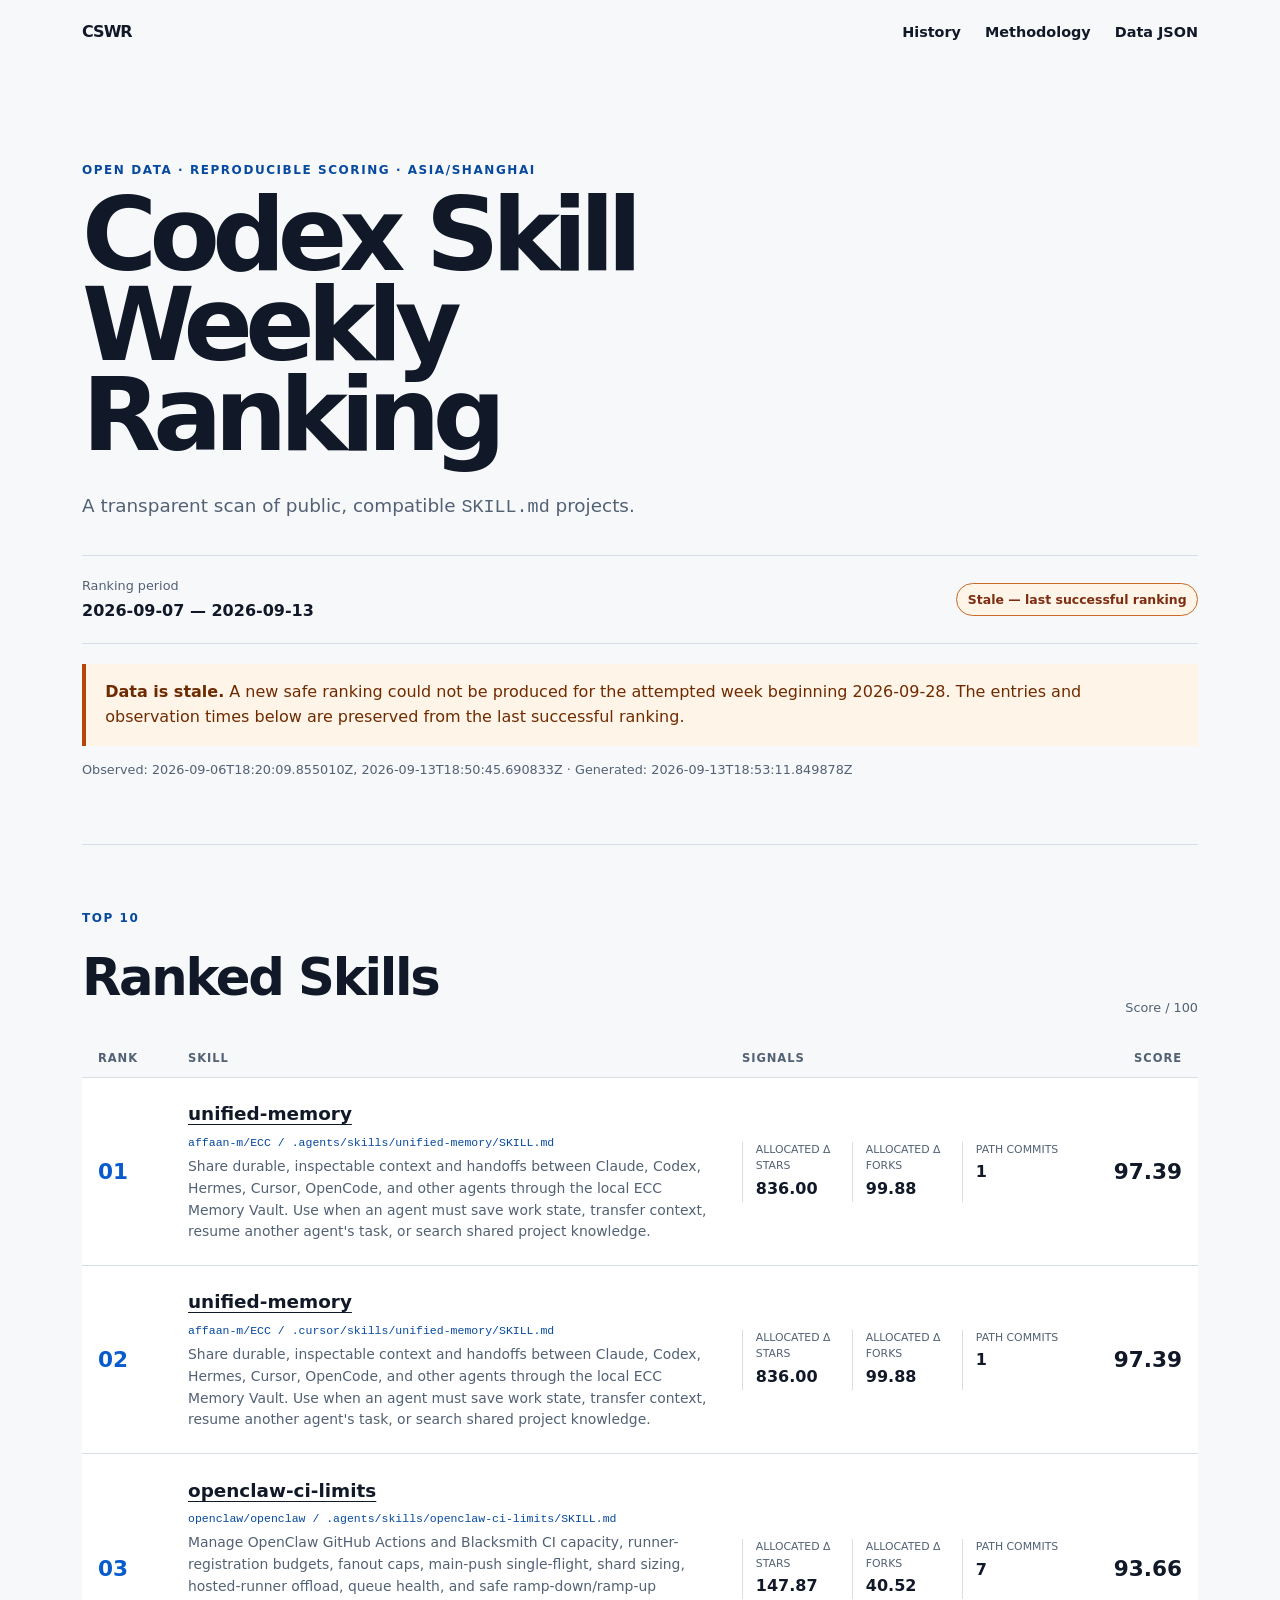
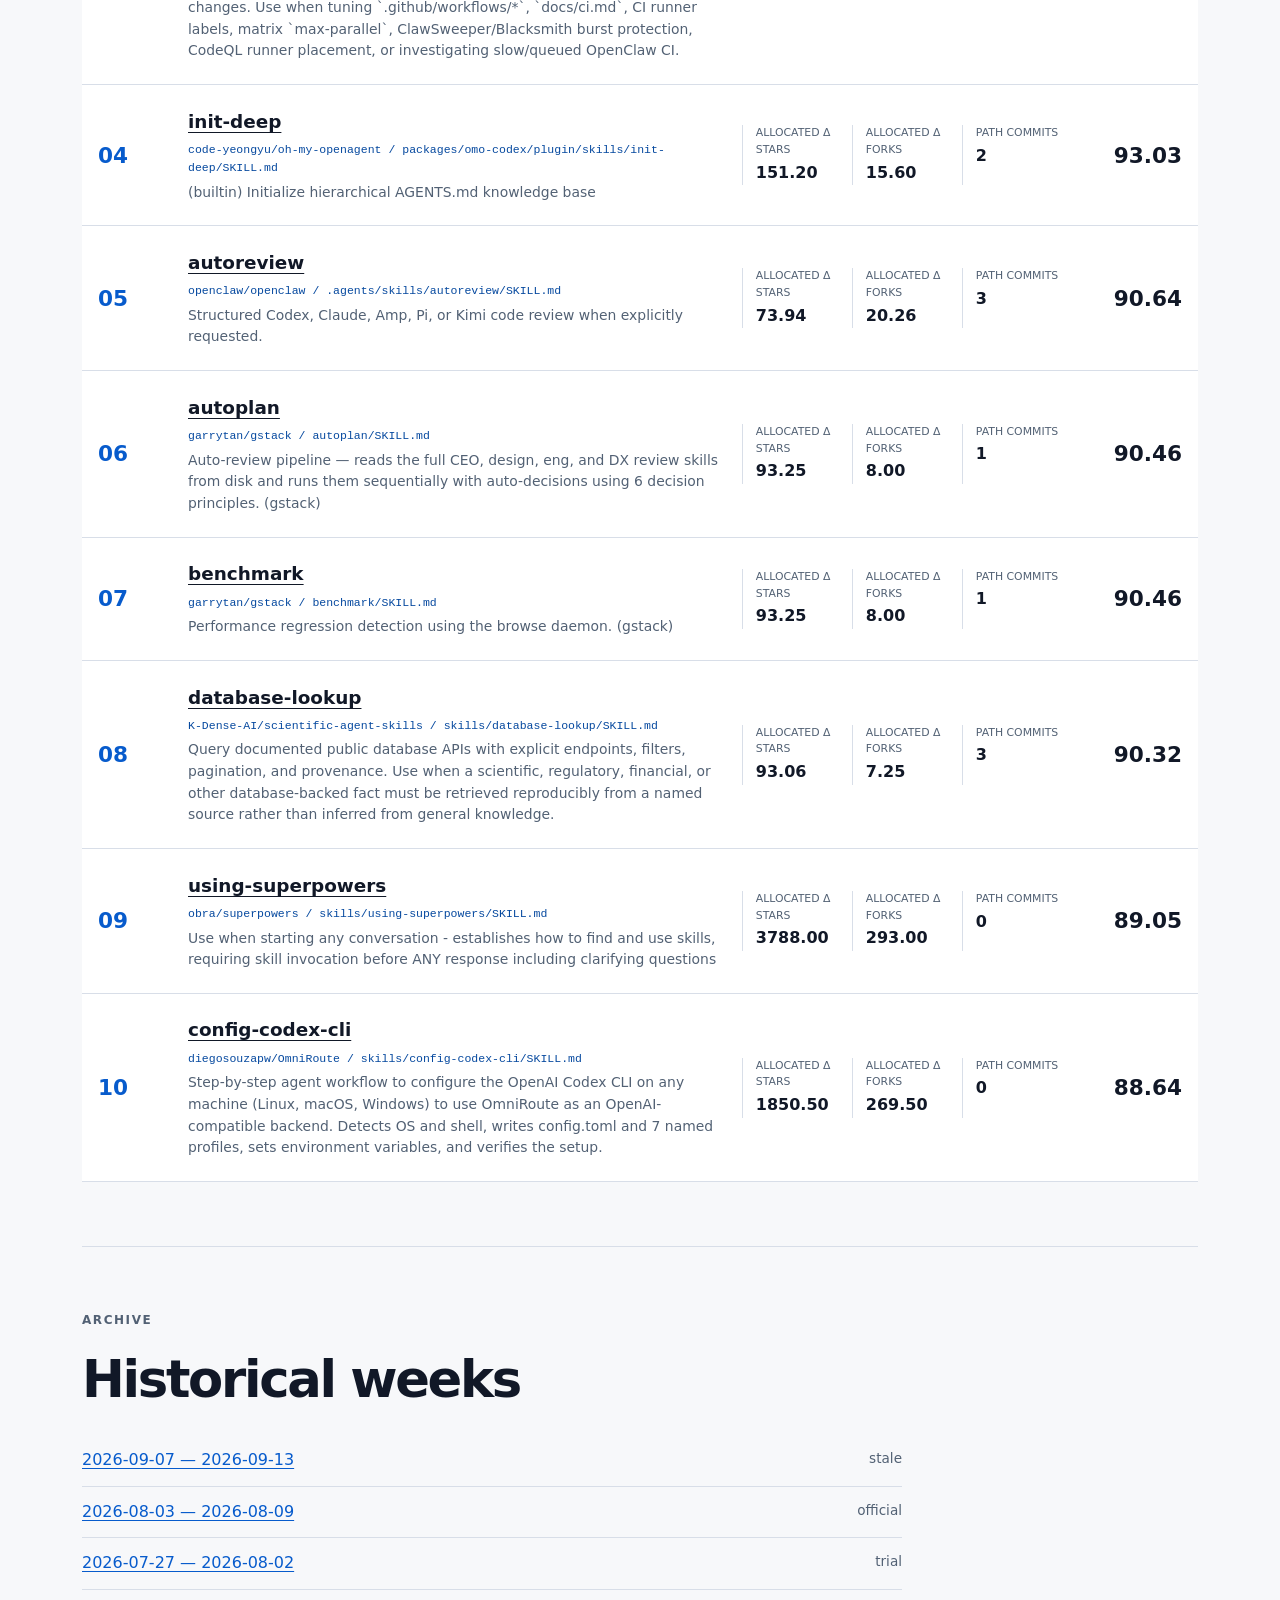
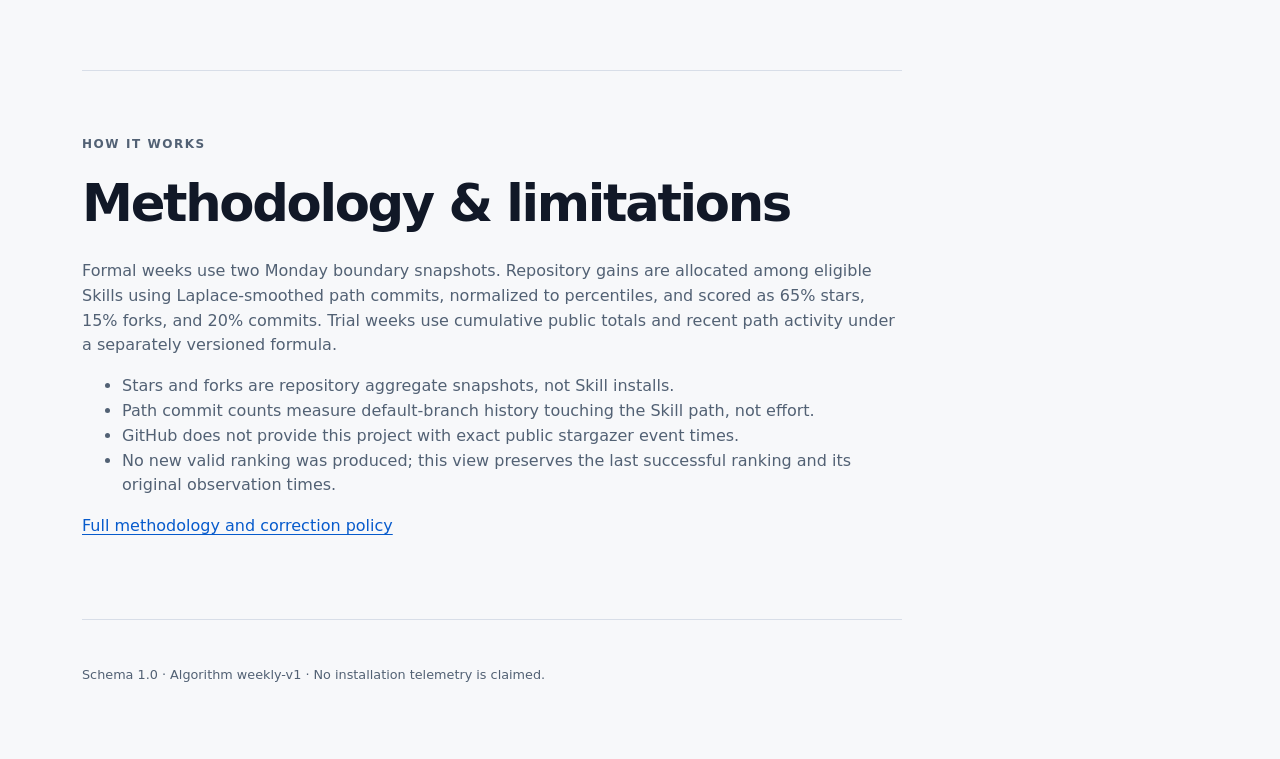
==== docs/index.html @ 74dfeb82 "data: refresh skill ranking" ====
<!doctype html>
<html lang="en">
<head>
  <meta charset="utf-8">
  <meta name="viewport" content="width=device-width, initial-scale=1">
  <meta name="description" content="A reproducible weekly ranking of public Codex-compatible Skills.">
  <title>Codex Skill Weekly Ranking · 2026-09-07</title>
  <link rel="stylesheet" href="assets/styles.css">
</head>
<body>
  <a class="skip-link" href="#ranking">Skip to ranking</a>
  <header class="site-header">
    <a class="wordmark" href="index.html" aria-label="Codex Skill Weekly Ranking home">CSWR</a>
    <nav aria-label="Primary">
      <a href="#history">History</a>
      <a href="#methodology">Methodology</a>
      <a href="data/latest.json">Data JSON</a>
    </nav>
  </header>
  <main>
    <section class="hero" aria-labelledby="page-title">
      <p class="eyebrow">Open data · reproducible scoring · Asia/Shanghai</p>
      <h1 id="page-title">Codex Skill<br>Weekly Ranking</h1>
      <p class="lede">A transparent scan of public, compatible <code>SKILL.md</code> projects.</p>
      <div class="period">
        <div>
          <span class="meta-label">Ranking period</span>
          <strong>2026-09-07 — 2026-09-13</strong>
        </div>
        <span class="status status-stale">Stale — last successful ranking</span>
      </div>
      <aside class="notice notice-stale" role="status">
        <strong>Data is stale.</strong>
        A new safe ranking could not be produced for the attempted week beginning 2026-09-28. The entries and observation times below are preserved from the last successful ranking.
      </aside>
      <p class="freshness">Observed: 2026-09-06T18:20:09.855010Z, 2026-09-13T18:50:45.690833Z · Generated: 2026-09-13T18:53:11.849878Z</p>
    </section>

    <section id="ranking" class="ranking-section" aria-labelledby="ranking-title">
      <div class="section-heading">
        <div>
          <p class="eyebrow">Top 10</p>
          <h2 id="ranking-title">Ranked Skills</h2>
        </div>
        <p>Score / 100</p>
      </div>
      <div class="rank-header" aria-hidden="true">
        <span>Rank</span><span>Skill</span><span>Signals</span><span>Score</span>
      </div>
      <ol class="ranking-list">
        <li class="rank-row" data-candidate-key="1136590548:.agents/skills/unified-memory/SKILL.md">
          <span class="rank-number" aria-label="Rank 1">01</span>
          <div class="skill-copy">
            <h3><a href="https://github.com/affaan-m/ECC/blob/main/.agents/skills/unified-memory/SKILL.md" rel="noreferrer">unified-memory</a></h3>
            <p class="repo">affaan-m/ECC / .agents/skills/unified-memory/SKILL.md</p>
            <p>Share durable, inspectable context and handoffs between Claude, Codex, Hermes, Cursor, OpenCode, and other agents through the local ECC Memory Vault. Use when an agent must save work state, transfer context, resume another agent&#39;s task, or search shared project knowledge.</p>
          </div>
          <dl class="metrics">
            <div><dt>Allocated Δ stars</dt><dd>836.00</dd></div>
            <div><dt>Allocated Δ forks</dt><dd>99.88</dd></div>
            <div><dt>Path commits</dt><dd>1</dd></div>
          </dl>
          <strong class="score">97.39</strong>
        </li>
        <li class="rank-row" data-candidate-key="1136590548:.cursor/skills/unified-memory/SKILL.md">
          <span class="rank-number" aria-label="Rank 2">02</span>
          <div class="skill-copy">
            <h3><a href="https://github.com/affaan-m/ECC/blob/main/.cursor/skills/unified-memory/SKILL.md" rel="noreferrer">unified-memory</a></h3>
            <p class="repo">affaan-m/ECC / .cursor/skills/unified-memory/SKILL.md</p>
            <p>Share durable, inspectable context and handoffs between Claude, Codex, Hermes, Cursor, OpenCode, and other agents through the local ECC Memory Vault. Use when an agent must save work state, transfer context, resume another agent&#39;s task, or search shared project knowledge.</p>
          </div>
          <dl class="metrics">
            <div><dt>Allocated Δ stars</dt><dd>836.00</dd></div>
            <div><dt>Allocated Δ forks</dt><dd>99.88</dd></div>
            <div><dt>Path commits</dt><dd>1</dd></div>
          </dl>
          <strong class="score">97.39</strong>
        </li>
        <li class="rank-row" data-candidate-key="1103012935:.agents/skills/openclaw-ci-limits/SKILL.md">
          <span class="rank-number" aria-label="Rank 3">03</span>
          <div class="skill-copy">
            <h3><a href="https://github.com/openclaw/openclaw/blob/main/.agents/skills/openclaw-ci-limits/SKILL.md" rel="noreferrer">openclaw-ci-limits</a></h3>
            <p class="repo">openclaw/openclaw / .agents/skills/openclaw-ci-limits/SKILL.md</p>
            <p>Manage OpenClaw GitHub Actions and Blacksmith CI capacity, runner-registration budgets, fanout caps, main-push single-flight, shard sizing, hosted-runner offload, queue health, and safe ramp-down/ramp-up changes. Use when tuning `.github/workflows/*`, `docs/ci.md`, CI runner labels, matrix `max-parallel`, ClawSweeper/Blacksmith burst protection, CodeQL runner placement, or investigating slow/queued OpenClaw CI.</p>
          </div>
          <dl class="metrics">
            <div><dt>Allocated Δ stars</dt><dd>147.87</dd></div>
            <div><dt>Allocated Δ forks</dt><dd>40.52</dd></div>
            <div><dt>Path commits</dt><dd>7</dd></div>
          </dl>
          <strong class="score">93.66</strong>
        </li>
        <li class="rank-row" data-candidate-key="1108837393:packages/omo-codex/plugin/skills/init-deep/SKILL.md">
          <span class="rank-number" aria-label="Rank 4">04</span>
          <div class="skill-copy">
            <h3><a href="https://github.com/code-yeongyu/oh-my-openagent/blob/dev/packages/omo-codex/plugin/skills/init-deep/SKILL.md" rel="noreferrer">init-deep</a></h3>
            <p class="repo">code-yeongyu/oh-my-openagent / packages/omo-codex/plugin/skills/init-deep/SKILL.md</p>
            <p>(builtin) Initialize hierarchical AGENTS.md knowledge base</p>
          </div>
          <dl class="metrics">
            <div><dt>Allocated Δ stars</dt><dd>151.20</dd></div>
            <div><dt>Allocated Δ forks</dt><dd>15.60</dd></div>
            <div><dt>Path commits</dt><dd>2</dd></div>
          </dl>
          <strong class="score">93.03</strong>
        </li>
        <li class="rank-row" data-candidate-key="1103012935:.agents/skills/autoreview/SKILL.md">
          <span class="rank-number" aria-label="Rank 5">05</span>
          <div class="skill-copy">
            <h3><a href="https://github.com/openclaw/openclaw/blob/main/.agents/skills/autoreview/SKILL.md" rel="noreferrer">autoreview</a></h3>
            <p class="repo">openclaw/openclaw / .agents/skills/autoreview/SKILL.md</p>
            <p>Structured Codex, Claude, Amp, Pi, or Kimi code review when explicitly requested.</p>
          </div>
          <dl class="metrics">
            <div><dt>Allocated Δ stars</dt><dd>73.94</dd></div>
            <div><dt>Allocated Δ forks</dt><dd>20.26</dd></div>
            <div><dt>Path commits</dt><dd>3</dd></div>
          </dl>
          <strong class="score">90.64</strong>
        </li>
        <li class="rank-row" data-candidate-key="1179264259:autoplan/SKILL.md">
          <span class="rank-number" aria-label="Rank 6">06</span>
          <div class="skill-copy">
            <h3><a href="https://github.com/garrytan/gstack/blob/main/autoplan/SKILL.md" rel="noreferrer">autoplan</a></h3>
            <p class="repo">garrytan/gstack / autoplan/SKILL.md</p>
            <p>Auto-review pipeline — reads the full CEO, design, eng, and DX review skills from disk and runs them sequentially with auto-decisions using 6 decision principles. (gstack)</p>
          </div>
          <dl class="metrics">
            <div><dt>Allocated Δ stars</dt><dd>93.25</dd></div>
            <div><dt>Allocated Δ forks</dt><dd>8.00</dd></div>
            <div><dt>Path commits</dt><dd>1</dd></div>
          </dl>
          <strong class="score">90.46</strong>
        </li>
        <li class="rank-row" data-candidate-key="1179264259:benchmark/SKILL.md">
          <span class="rank-number" aria-label="Rank 7">07</span>
          <div class="skill-copy">
            <h3><a href="https://github.com/garrytan/gstack/blob/main/benchmark/SKILL.md" rel="noreferrer">benchmark</a></h3>
            <p class="repo">garrytan/gstack / benchmark/SKILL.md</p>
            <p>Performance regression detection using the browse daemon. (gstack)</p>
          </div>
          <dl class="metrics">
            <div><dt>Allocated Δ stars</dt><dd>93.25</dd></div>
            <div><dt>Allocated Δ forks</dt><dd>8.00</dd></div>
            <div><dt>Path commits</dt><dd>1</dd></div>
          </dl>
          <strong class="score">90.46</strong>
        </li>
        <li class="rank-row" data-candidate-key="1079456184:skills/database-lookup/SKILL.md">
          <span class="rank-number" aria-label="Rank 8">08</span>
          <div class="skill-copy">
            <h3><a href="https://github.com/K-Dense-AI/scientific-agent-skills/blob/main/skills/database-lookup/SKILL.md" rel="noreferrer">database-lookup</a></h3>
            <p class="repo">K-Dense-AI/scientific-agent-skills / skills/database-lookup/SKILL.md</p>
            <p>Query documented public database APIs with explicit endpoints, filters, pagination, and provenance. Use when a scientific, regulatory, financial, or other database-backed fact must be retrieved reproducibly from a named source rather than inferred from general knowledge.</p>
          </div>
          <dl class="metrics">
            <div><dt>Allocated Δ stars</dt><dd>93.06</dd></div>
            <div><dt>Allocated Δ forks</dt><dd>7.25</dd></div>
            <div><dt>Path commits</dt><dd>3</dd></div>
          </dl>
          <strong class="score">90.32</strong>
        </li>
        <li class="rank-row" data-candidate-key="1073224795:skills/using-superpowers/SKILL.md">
          <span class="rank-number" aria-label="Rank 9">09</span>
          <div class="skill-copy">
            <h3><a href="https://github.com/obra/superpowers/blob/main/skills/using-superpowers/SKILL.md" rel="noreferrer">using-superpowers</a></h3>
            <p class="repo">obra/superpowers / skills/using-superpowers/SKILL.md</p>
            <p>Use when starting any conversation - establishes how to find and use skills, requiring skill invocation before ANY response including clarifying questions</p>
          </div>
          <dl class="metrics">
            <div><dt>Allocated Δ stars</dt><dd>3788.00</dd></div>
            <div><dt>Allocated Δ forks</dt><dd>293.00</dd></div>
            <div><dt>Path commits</dt><dd>0</dd></div>
          </dl>
          <strong class="score">89.05</strong>
        </li>
        <li class="rank-row" data-candidate-key="1157102282:skills/config-codex-cli/SKILL.md">
          <span class="rank-number" aria-label="Rank 10">10</span>
          <div class="skill-copy">
            <h3><a href="https://github.com/diegosouzapw/OmniRoute/blob/release%2Fv3.8.51/skills/config-codex-cli/SKILL.md" rel="noreferrer">config-codex-cli</a></h3>
            <p class="repo">diegosouzapw/OmniRoute / skills/config-codex-cli/SKILL.md</p>
            <p>Step-by-step agent workflow to configure the OpenAI Codex CLI on any machine (Linux, macOS, Windows) to use OmniRoute as an OpenAI-compatible backend. Detects OS and shell, writes config.toml and 7 named profiles, sets environment variables, and verifies the setup.</p>
          </div>
          <dl class="metrics">
            <div><dt>Allocated Δ stars</dt><dd>1850.50</dd></div>
            <div><dt>Allocated Δ forks</dt><dd>269.50</dd></div>
            <div><dt>Path commits</dt><dd>0</dd></div>
          </dl>
          <strong class="score">88.64</strong>
        </li>
      </ol>
    </section>

    <section id="history" class="text-section" aria-labelledby="history-title">
      <p class="eyebrow">Archive</p>
      <h2 id="history-title">Historical weeks</h2>
      <ul class="history-list">
        <li><a href="weeks/2026-09-07.html">2026-09-07 — 2026-09-13</a><span>stale</span></li>
        <li><a href="weeks/2026-08-03.html">2026-08-03 — 2026-08-09</a><span>official</span></li>
        <li><a href="weeks/2026-07-27.html">2026-07-27 — 2026-08-02</a><span>trial</span></li>
      </ul>
    </section>

    <section id="methodology" class="text-section" aria-labelledby="methodology-title">
      <p class="eyebrow">How it works</p>
      <h2 id="methodology-title">Methodology & limitations</h2>
      <p>Formal weeks use two Monday boundary snapshots. Repository gains are allocated among eligible Skills using Laplace-smoothed path commits, normalized to percentiles, and scored as 65% stars, 15% forks, and 20% commits. Trial weeks use cumulative public totals and recent path activity under a separately versioned formula.</p>
      <ul>
<li>Stars and forks are repository aggregate snapshots, not Skill installs.</li><li>Path commit counts measure default-branch history touching the Skill path, not effort.</li><li>GitHub does not provide this project with exact public stargazer event times.</li><li>No new valid ranking was produced; this view preserves the last successful ranking and its original observation times.</li>      </ul>
      <p><a href="METHODOLOGY.md">Full methodology and correction policy</a></p>
    </section>
  </main>
  <footer>
    <p>Schema 1.0 · Algorithm weekly-v1 · No installation telemetry is claimed.</p>
  </footer>
  <script src="assets/site.js" defer></script>
</body>
</html>
---- docs/assets/styles.css ----
:root {
  color-scheme: light;
  --ink: #111827;
  --muted: #526174;
  --line: #d8dee8;
  --paper: #f7f8fa;
  --white: #ffffff;
  --blue: #075bcc;
  --blue-dark: #06499f;
  --warm: #a94300;
  --warm-bg: #fff4e8;
  font-family: Inter, ui-sans-serif, system-ui, -apple-system, BlinkMacSystemFont, "Segoe UI", sans-serif;
}
* { box-sizing: border-box; }
html { scroll-behavior: smooth; }
body { margin: 0; color: var(--ink); background: var(--paper); line-height: 1.55; }
a { color: var(--blue); text-underline-offset: .2em; }
a:hover { color: var(--blue-dark); }
a:focus-visible { outline: 3px solid #ffb454; outline-offset: 3px; border-radius: 2px; }
.skip-link { position: fixed; z-index: 10; left: 1rem; top: -5rem; padding: .7rem 1rem; background: var(--ink); color: #fff; }
.skip-link:focus { top: 1rem; }
.site-header { max-width: 1180px; margin: 0 auto; padding: 1.25rem 2rem; display: flex; align-items: center; justify-content: space-between; }
.wordmark { font-weight: 900; letter-spacing: -.06em; color: var(--ink); text-decoration: none; }
nav { display: flex; gap: 1.5rem; }
nav a { color: var(--ink); font-size: .9rem; font-weight: 650; text-decoration: none; }
main, footer { max-width: 1180px; margin: 0 auto; padding-inline: 2rem; }
.hero { padding: 6rem 0 4rem; border-bottom: 1px solid var(--line); }
.eyebrow { margin: 0 0 .65rem; color: var(--blue-dark); font-size: .75rem; font-weight: 800; letter-spacing: .13em; text-transform: uppercase; }
h1 { max-width: 800px; margin: 0; font-size: clamp(3.2rem, 8vw, 7rem); line-height: .88; letter-spacing: -.075em; }
.lede { max-width: 620px; margin: 2rem 0; color: var(--muted); font-size: 1.15rem; }
.period { display: flex; align-items: center; gap: 2rem; justify-content: space-between; padding: 1.25rem 0; border-top: 1px solid var(--line); border-bottom: 1px solid var(--line); }
.period div { display: grid; gap: .2rem; }
.meta-label, .freshness { color: var(--muted); font-size: .8rem; }
.status { display: inline-flex; padding: .35rem .65rem; border: 1px solid #94a3b8; border-radius: 999px; font-size: .78rem; font-weight: 750; }
.status-demo { color: #7c2d12; background: var(--warm-bg); border-color: #f0aa6b; }
.status-stale { color: #7c2d12; background: var(--warm-bg); border-color: #c96a28; }
.notice { margin-top: 1.25rem; padding: 1rem 1.2rem; color: #6f2b00; background: var(--warm-bg); border-left: 4px solid var(--warm); }
.notice-stale { border-left-color: #b54708; }
.freshness { margin: .9rem 0 0; }
.ranking-section, .text-section { padding: 4rem 0; border-bottom: 1px solid var(--line); }
.section-heading { display: flex; align-items: end; justify-content: space-between; margin-bottom: 1.4rem; }
h2 { margin: 0; font-size: clamp(2rem, 4vw, 3.5rem); letter-spacing: -.045em; }
.section-heading > p { margin: 0; color: var(--muted); font-size: .8rem; }
.rank-header, .rank-row { display: grid; grid-template-columns: 70px minmax(0, 1fr) 330px 90px; gap: 1.25rem; }
.rank-header { padding: .6rem 1rem; color: var(--muted); font-size: .72rem; font-weight: 800; letter-spacing: .08em; text-transform: uppercase; }
.rank-header span:last-child { text-align: right; }
.ranking-list { list-style: none; padding: 0; margin: 0; }
.rank-row { align-items: center; padding: 1.4rem 1rem; background: var(--white); border-top: 1px solid var(--line); transition: background-color 120ms ease; }
.rank-row:last-child { border-bottom: 1px solid var(--line); }
.rank-row:hover { background: #f0f5fc; }
.rank-number { color: var(--blue); font-size: 1.35rem; font-variant-numeric: tabular-nums; font-weight: 850; }
.skill-copy { min-width: 0; }
.skill-copy h3 { margin: 0 0 .15rem; font-size: 1.15rem; }
.skill-copy h3 a { color: var(--ink); }
.skill-copy p { margin: .3rem 0 0; color: var(--muted); font-size: .87rem; overflow-wrap: anywhere; }
.skill-copy .repo { color: var(--blue-dark); font-family: ui-monospace, "SFMono-Regular", Consolas, monospace; font-size: .72rem; }
.metrics { display: grid; grid-template-columns: repeat(3, 1fr); margin: 0; }
.metrics div { border-left: 1px solid var(--line); padding-left: .8rem; }
.metrics dt { color: var(--muted); font-size: .68rem; text-transform: uppercase; }
.metrics dd { margin: .1rem 0 0; font-variant-numeric: tabular-nums; font-weight: 750; }
.score { text-align: right; font-size: 1.35rem; font-variant-numeric: tabular-nums; }
.text-section { max-width: 820px; }
.text-section > p, .text-section > ul { color: var(--muted); }
.history-list { list-style: none; padding: 0; }
.history-list li { display: flex; justify-content: space-between; gap: 2rem; padding: .8rem 0; border-bottom: 1px solid var(--line); }
.history-list span { color: var(--muted); font-size: .85rem; }
footer { padding-block: 2rem 4rem; color: var(--muted); font-size: .8rem; }
code { font-family: ui-monospace, "SFMono-Regular", Consolas, monospace; }
@media (max-width: 800px) {
  .site-header, main, footer { padding-inline: 1rem; }
  nav a:not(:first-child) { display: none; }
  .hero { padding-top: 3.5rem; }
  .period { align-items: flex-start; flex-direction: column; gap: .8rem; }
  .rank-header { display: none; }
  .ranking-list { display: grid; gap: .8rem; }
  .rank-row { grid-template-columns: 48px minmax(0, 1fr) auto; align-items: start; border: 1px solid var(--line); border-radius: 4px; }
  .skill-copy { grid-column: 2 / 4; }
  .metrics { grid-column: 2 / 4; grid-row: 3; margin-top: .7rem; }
  .score { grid-column: 3; grid-row: 1; }
}
@media (max-width: 460px) {
  h1 { font-size: 3.2rem; }
  .rank-row { grid-template-columns: 38px minmax(0, 1fr) auto; padding: 1rem .8rem; gap: .65rem; }
  .metrics { grid-template-columns: 1fr; gap: .4rem; }
  .metrics div { display: flex; align-items: baseline; justify-content: space-between; }
}
@media (prefers-reduced-motion: reduce) {
  html { scroll-behavior: auto; }
  *, *::before, *::after { transition-duration: .01ms !important; }
}
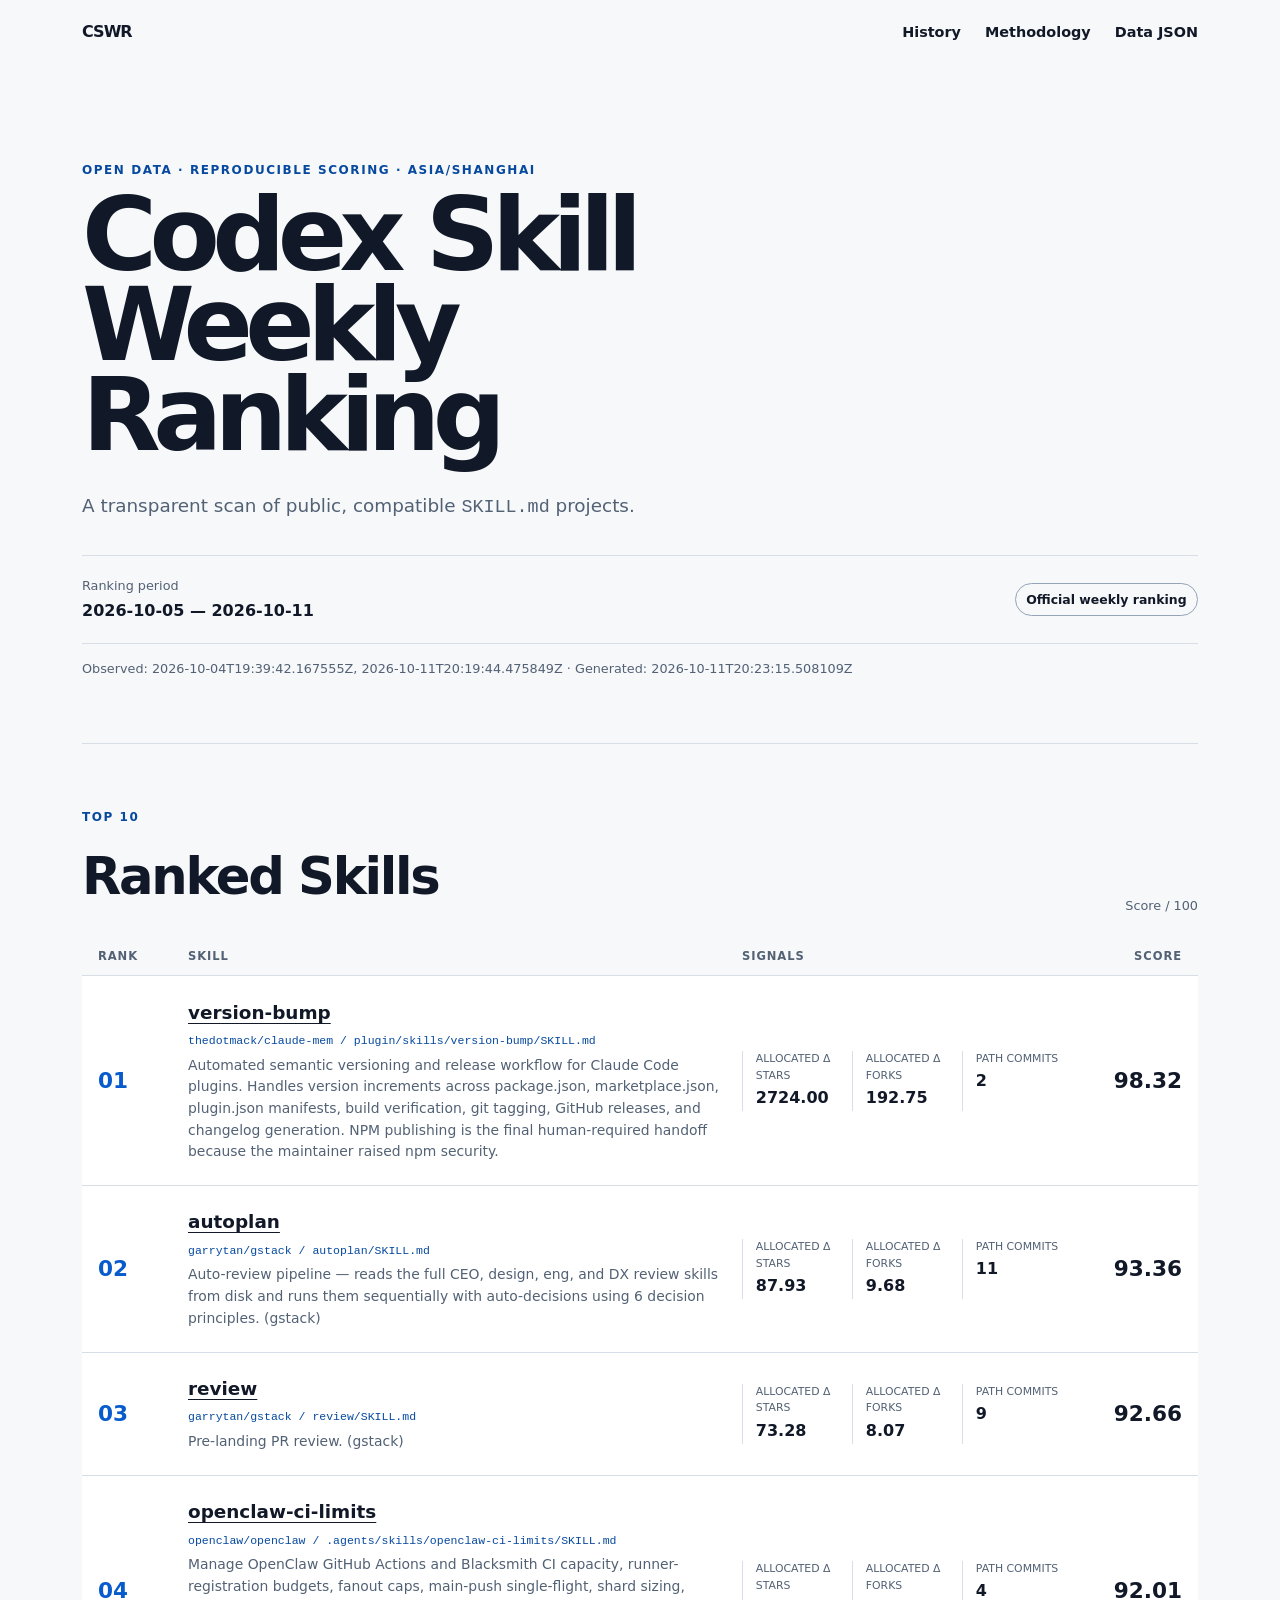
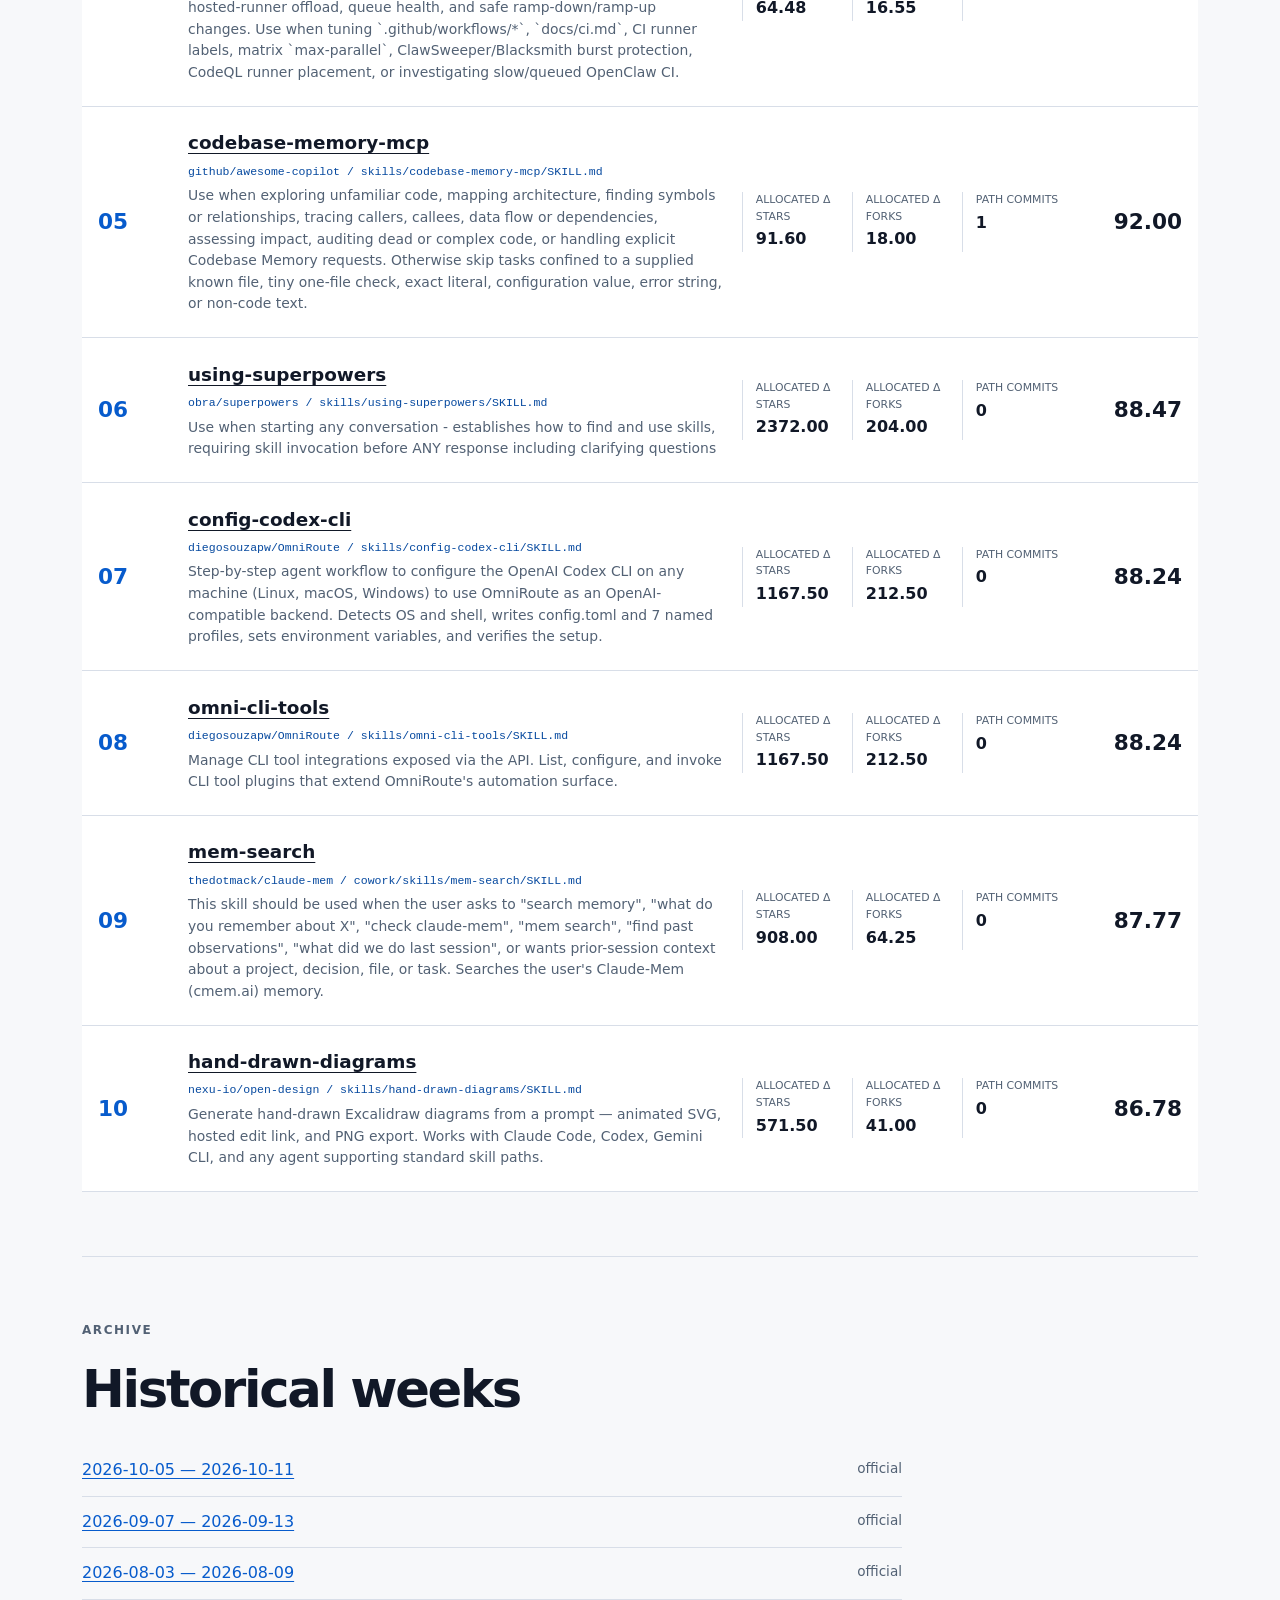
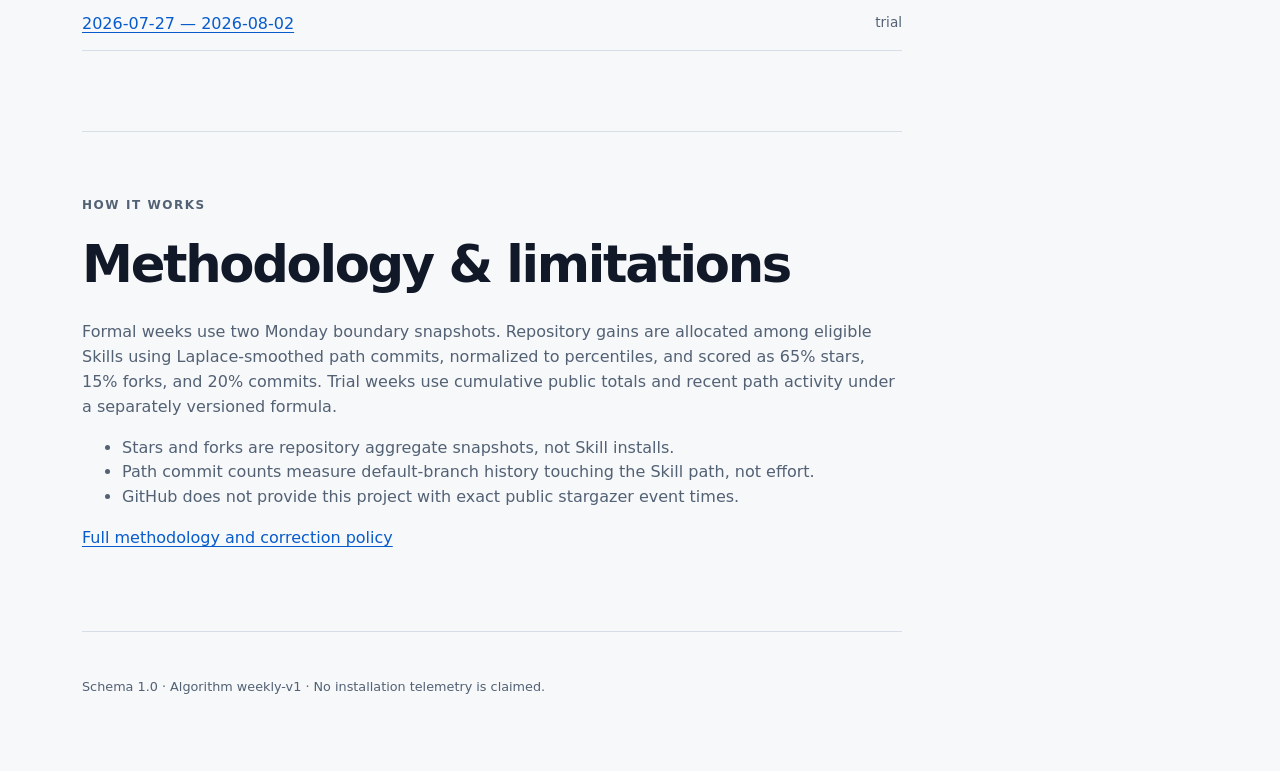
==== commit 917329a6: "data: refresh skill ranking" ====
--- a/docs/index.html
+++ b/docs/index.html
@@ -4,7 +4,7 @@
   <meta charset="utf-8">
   <meta name="viewport" content="width=device-width, initial-scale=1">
   <meta name="description" content="A reproducible weekly ranking of public Codex-compatible Skills.">
-  <title>Codex Skill Weekly Ranking · 2026-09-07</title>
+  <title>Codex Skill Weekly Ranking · 2026-10-05</title>
   <link rel="stylesheet" href="assets/styles.css">
 </head>
 <body>
@@ -25,15 +25,11 @@
       <div class="period">
         <div>
           <span class="meta-label">Ranking period</span>
-          <strong>2026-09-07 — 2026-09-13</strong>
+          <strong>2026-10-05 — 2026-10-11</strong>
         </div>
-        <span class="status status-stale">Stale — last successful ranking</span>
+        <span class="status">Official weekly ranking</span>
       </div>
-      <aside class="notice notice-stale" role="status">
-        <strong>Data is stale.</strong>
-        A new safe ranking could not be produced for the attempted week beginning 2026-09-28. The entries and observation times below are preserved from the last successful ranking.
-      </aside>
-      <p class="freshness">Observed: 2026-09-06T18:20:09.855010Z, 2026-09-13T18:50:45.690833Z · Generated: 2026-09-13T18:53:11.849878Z</p>
+      <p class="freshness">Observed: 2026-10-04T19:39:42.167555Z, 2026-10-11T20:19:44.475849Z · Generated: 2026-10-11T20:23:15.508109Z</p>
     </section>
 
     <section id="ranking" class="ranking-section" aria-labelledby="ranking-title">
@@ -48,145 +44,145 @@
         <span>Rank</span><span>Skill</span><span>Signals</span><span>Score</span>
       </div>
       <ol class="ranking-list">
-        <li class="rank-row" data-candidate-key="1136590548:.agents/skills/unified-memory/SKILL.md">
+        <li class="rank-row" data-candidate-key="1048065319:plugin/skills/version-bump/SKILL.md">
           <span class="rank-number" aria-label="Rank 1">01</span>
           <div class="skill-copy">
-            <h3><a href="https://github.com/affaan-m/ECC/blob/main/.agents/skills/unified-memory/SKILL.md" rel="noreferrer">unified-memory</a></h3>
-            <p class="repo">affaan-m/ECC / .agents/skills/unified-memory/SKILL.md</p>
-            <p>Share durable, inspectable context and handoffs between Claude, Codex, Hermes, Cursor, OpenCode, and other agents through the local ECC Memory Vault. Use when an agent must save work state, transfer context, resume another agent&#39;s task, or search shared project knowledge.</p>
-          </div>
-          <dl class="metrics">
-            <div><dt>Allocated Δ stars</dt><dd>836.00</dd></div>
-            <div><dt>Allocated Δ forks</dt><dd>99.88</dd></div>
-            <div><dt>Path commits</dt><dd>1</dd></div>
-          </dl>
-          <strong class="score">97.39</strong>
-        </li>
-        <li class="rank-row" data-candidate-key="1136590548:.cursor/skills/unified-memory/SKILL.md">
+            <h3><a href="https://github.com/thedotmack/claude-mem/blob/main/plugin/skills/version-bump/SKILL.md" rel="noreferrer">version-bump</a></h3>
+            <p class="repo">thedotmack/claude-mem / plugin/skills/version-bump/SKILL.md</p>
+            <p>Automated semantic versioning and release workflow for Claude Code plugins. Handles version increments across package.json, marketplace.json, plugin.json manifests, build verification, git tagging, GitHub releases, and changelog generation. NPM publishing is the final human-required handoff because the maintainer raised npm security.</p>
+          </div>
+          <dl class="metrics">
+            <div><dt>Allocated Δ stars</dt><dd>2724.00</dd></div>
+            <div><dt>Allocated Δ forks</dt><dd>192.75</dd></div>
+            <div><dt>Path commits</dt><dd>2</dd></div>
+          </dl>
+          <strong class="score">98.32</strong>
+        </li>
+        <li class="rank-row" data-candidate-key="1179264259:autoplan/SKILL.md">
           <span class="rank-number" aria-label="Rank 2">02</span>
           <div class="skill-copy">
-            <h3><a href="https://github.com/affaan-m/ECC/blob/main/.cursor/skills/unified-memory/SKILL.md" rel="noreferrer">unified-memory</a></h3>
-            <p class="repo">affaan-m/ECC / .cursor/skills/unified-memory/SKILL.md</p>
-            <p>Share durable, inspectable context and handoffs between Claude, Codex, Hermes, Cursor, OpenCode, and other agents through the local ECC Memory Vault. Use when an agent must save work state, transfer context, resume another agent&#39;s task, or search shared project knowledge.</p>
-          </div>
-          <dl class="metrics">
-            <div><dt>Allocated Δ stars</dt><dd>836.00</dd></div>
-            <div><dt>Allocated Δ forks</dt><dd>99.88</dd></div>
-            <div><dt>Path commits</dt><dd>1</dd></div>
-          </dl>
-          <strong class="score">97.39</strong>
+            <h3><a href="https://github.com/garrytan/gstack/blob/main/autoplan/SKILL.md" rel="noreferrer">autoplan</a></h3>
+            <p class="repo">garrytan/gstack / autoplan/SKILL.md</p>
+            <p>Auto-review pipeline — reads the full CEO, design, eng, and DX review skills from disk and runs them sequentially with auto-decisions using 6 decision principles. (gstack)</p>
+          </div>
+          <dl class="metrics">
+            <div><dt>Allocated Δ stars</dt><dd>87.93</dd></div>
+            <div><dt>Allocated Δ forks</dt><dd>9.68</dd></div>
+            <div><dt>Path commits</dt><dd>11</dd></div>
+          </dl>
+          <strong class="score">93.36</strong>
+        </li>
+        <li class="rank-row" data-candidate-key="1179264259:review/SKILL.md">
+          <span class="rank-number" aria-label="Rank 3">03</span>
+          <div class="skill-copy">
+            <h3><a href="https://github.com/garrytan/gstack/blob/main/review/SKILL.md" rel="noreferrer">review</a></h3>
+            <p class="repo">garrytan/gstack / review/SKILL.md</p>
+            <p>Pre-landing PR review. (gstack)</p>
+          </div>
+          <dl class="metrics">
+            <div><dt>Allocated Δ stars</dt><dd>73.28</dd></div>
+            <div><dt>Allocated Δ forks</dt><dd>8.07</dd></div>
+            <div><dt>Path commits</dt><dd>9</dd></div>
+          </dl>
+          <strong class="score">92.66</strong>
         </li>
         <li class="rank-row" data-candidate-key="1103012935:.agents/skills/openclaw-ci-limits/SKILL.md">
-          <span class="rank-number" aria-label="Rank 3">03</span>
+          <span class="rank-number" aria-label="Rank 4">04</span>
           <div class="skill-copy">
             <h3><a href="https://github.com/openclaw/openclaw/blob/main/.agents/skills/openclaw-ci-limits/SKILL.md" rel="noreferrer">openclaw-ci-limits</a></h3>
             <p class="repo">openclaw/openclaw / .agents/skills/openclaw-ci-limits/SKILL.md</p>
             <p>Manage OpenClaw GitHub Actions and Blacksmith CI capacity, runner-registration budgets, fanout caps, main-push single-flight, shard sizing, hosted-runner offload, queue health, and safe ramp-down/ramp-up changes. Use when tuning `.github/workflows/*`, `docs/ci.md`, CI runner labels, matrix `max-parallel`, ClawSweeper/Blacksmith burst protection, CodeQL runner placement, or investigating slow/queued OpenClaw CI.</p>
           </div>
           <dl class="metrics">
-            <div><dt>Allocated Δ stars</dt><dd>147.87</dd></div>
-            <div><dt>Allocated Δ forks</dt><dd>40.52</dd></div>
-            <div><dt>Path commits</dt><dd>7</dd></div>
-          </dl>
-          <strong class="score">93.66</strong>
-        </li>
-        <li class="rank-row" data-candidate-key="1108837393:packages/omo-codex/plugin/skills/init-deep/SKILL.md">
-          <span class="rank-number" aria-label="Rank 4">04</span>
-          <div class="skill-copy">
-            <h3><a href="https://github.com/code-yeongyu/oh-my-openagent/blob/dev/packages/omo-codex/plugin/skills/init-deep/SKILL.md" rel="noreferrer">init-deep</a></h3>
-            <p class="repo">code-yeongyu/oh-my-openagent / packages/omo-codex/plugin/skills/init-deep/SKILL.md</p>
-            <p>(builtin) Initialize hierarchical AGENTS.md knowledge base</p>
-          </div>
-          <dl class="metrics">
-            <div><dt>Allocated Δ stars</dt><dd>151.20</dd></div>
-            <div><dt>Allocated Δ forks</dt><dd>15.60</dd></div>
-            <div><dt>Path commits</dt><dd>2</dd></div>
-          </dl>
-          <strong class="score">93.03</strong>
-        </li>
-        <li class="rank-row" data-candidate-key="1103012935:.agents/skills/autoreview/SKILL.md">
+            <div><dt>Allocated Δ stars</dt><dd>64.48</dd></div>
+            <div><dt>Allocated Δ forks</dt><dd>16.55</dd></div>
+            <div><dt>Path commits</dt><dd>4</dd></div>
+          </dl>
+          <strong class="score">92.01</strong>
+        </li>
+        <li class="rank-row" data-candidate-key="1000362065:skills/codebase-memory-mcp/SKILL.md">
           <span class="rank-number" aria-label="Rank 5">05</span>
           <div class="skill-copy">
-            <h3><a href="https://github.com/openclaw/openclaw/blob/main/.agents/skills/autoreview/SKILL.md" rel="noreferrer">autoreview</a></h3>
-            <p class="repo">openclaw/openclaw / .agents/skills/autoreview/SKILL.md</p>
-            <p>Structured Codex, Claude, Amp, Pi, or Kimi code review when explicitly requested.</p>
-          </div>
-          <dl class="metrics">
-            <div><dt>Allocated Δ stars</dt><dd>73.94</dd></div>
-            <div><dt>Allocated Δ forks</dt><dd>20.26</dd></div>
-            <div><dt>Path commits</dt><dd>3</dd></div>
-          </dl>
-          <strong class="score">90.64</strong>
-        </li>
-        <li class="rank-row" data-candidate-key="1179264259:autoplan/SKILL.md">
+            <h3><a href="https://github.com/github/awesome-copilot/blob/main/skills/codebase-memory-mcp/SKILL.md" rel="noreferrer">codebase-memory-mcp</a></h3>
+            <p class="repo">github/awesome-copilot / skills/codebase-memory-mcp/SKILL.md</p>
+            <p>Use when exploring unfamiliar code, mapping architecture, finding symbols or relationships, tracing callers, callees, data flow or dependencies, assessing impact, auditing dead or complex code, or handling explicit Codebase Memory requests. Otherwise skip tasks confined to a supplied known file, tiny one-file check, exact literal, configuration value, error string, or non-code text.</p>
+          </div>
+          <dl class="metrics">
+            <div><dt>Allocated Δ stars</dt><dd>91.60</dd></div>
+            <div><dt>Allocated Δ forks</dt><dd>18.00</dd></div>
+            <div><dt>Path commits</dt><dd>1</dd></div>
+          </dl>
+          <strong class="score">92.00</strong>
+        </li>
+        <li class="rank-row" data-candidate-key="1073224795:skills/using-superpowers/SKILL.md">
           <span class="rank-number" aria-label="Rank 6">06</span>
-          <div class="skill-copy">
-            <h3><a href="https://github.com/garrytan/gstack/blob/main/autoplan/SKILL.md" rel="noreferrer">autoplan</a></h3>
-            <p class="repo">garrytan/gstack / autoplan/SKILL.md</p>
-            <p>Auto-review pipeline — reads the full CEO, design, eng, and DX review skills from disk and runs them sequentially with auto-decisions using 6 decision principles. (gstack)</p>
-          </div>
-          <dl class="metrics">
-            <div><dt>Allocated Δ stars</dt><dd>93.25</dd></div>
-            <div><dt>Allocated Δ forks</dt><dd>8.00</dd></div>
-            <div><dt>Path commits</dt><dd>1</dd></div>
-          </dl>
-          <strong class="score">90.46</strong>
-        </li>
-        <li class="rank-row" data-candidate-key="1179264259:benchmark/SKILL.md">
-          <span class="rank-number" aria-label="Rank 7">07</span>
-          <div class="skill-copy">
-            <h3><a href="https://github.com/garrytan/gstack/blob/main/benchmark/SKILL.md" rel="noreferrer">benchmark</a></h3>
-            <p class="repo">garrytan/gstack / benchmark/SKILL.md</p>
-            <p>Performance regression detection using the browse daemon. (gstack)</p>
-          </div>
-          <dl class="metrics">
-            <div><dt>Allocated Δ stars</dt><dd>93.25</dd></div>
-            <div><dt>Allocated Δ forks</dt><dd>8.00</dd></div>
-            <div><dt>Path commits</dt><dd>1</dd></div>
-          </dl>
-          <strong class="score">90.46</strong>
-        </li>
-        <li class="rank-row" data-candidate-key="1079456184:skills/database-lookup/SKILL.md">
-          <span class="rank-number" aria-label="Rank 8">08</span>
-          <div class="skill-copy">
-            <h3><a href="https://github.com/K-Dense-AI/scientific-agent-skills/blob/main/skills/database-lookup/SKILL.md" rel="noreferrer">database-lookup</a></h3>
-            <p class="repo">K-Dense-AI/scientific-agent-skills / skills/database-lookup/SKILL.md</p>
-            <p>Query documented public database APIs with explicit endpoints, filters, pagination, and provenance. Use when a scientific, regulatory, financial, or other database-backed fact must be retrieved reproducibly from a named source rather than inferred from general knowledge.</p>
-          </div>
-          <dl class="metrics">
-            <div><dt>Allocated Δ stars</dt><dd>93.06</dd></div>
-            <div><dt>Allocated Δ forks</dt><dd>7.25</dd></div>
-            <div><dt>Path commits</dt><dd>3</dd></div>
-          </dl>
-          <strong class="score">90.32</strong>
-        </li>
-        <li class="rank-row" data-candidate-key="1073224795:skills/using-superpowers/SKILL.md">
-          <span class="rank-number" aria-label="Rank 9">09</span>
           <div class="skill-copy">
             <h3><a href="https://github.com/obra/superpowers/blob/main/skills/using-superpowers/SKILL.md" rel="noreferrer">using-superpowers</a></h3>
             <p class="repo">obra/superpowers / skills/using-superpowers/SKILL.md</p>
             <p>Use when starting any conversation - establishes how to find and use skills, requiring skill invocation before ANY response including clarifying questions</p>
           </div>
           <dl class="metrics">
-            <div><dt>Allocated Δ stars</dt><dd>3788.00</dd></div>
-            <div><dt>Allocated Δ forks</dt><dd>293.00</dd></div>
-            <div><dt>Path commits</dt><dd>0</dd></div>
-          </dl>
-          <strong class="score">89.05</strong>
+            <div><dt>Allocated Δ stars</dt><dd>2372.00</dd></div>
+            <div><dt>Allocated Δ forks</dt><dd>204.00</dd></div>
+            <div><dt>Path commits</dt><dd>0</dd></div>
+          </dl>
+          <strong class="score">88.47</strong>
         </li>
         <li class="rank-row" data-candidate-key="1157102282:skills/config-codex-cli/SKILL.md">
-          <span class="rank-number" aria-label="Rank 10">10</span>
+          <span class="rank-number" aria-label="Rank 7">07</span>
           <div class="skill-copy">
             <h3><a href="https://github.com/diegosouzapw/OmniRoute/blob/release%2Fv3.8.51/skills/config-codex-cli/SKILL.md" rel="noreferrer">config-codex-cli</a></h3>
             <p class="repo">diegosouzapw/OmniRoute / skills/config-codex-cli/SKILL.md</p>
             <p>Step-by-step agent workflow to configure the OpenAI Codex CLI on any machine (Linux, macOS, Windows) to use OmniRoute as an OpenAI-compatible backend. Detects OS and shell, writes config.toml and 7 named profiles, sets environment variables, and verifies the setup.</p>
           </div>
           <dl class="metrics">
-            <div><dt>Allocated Δ stars</dt><dd>1850.50</dd></div>
-            <div><dt>Allocated Δ forks</dt><dd>269.50</dd></div>
-            <div><dt>Path commits</dt><dd>0</dd></div>
-          </dl>
-          <strong class="score">88.64</strong>
+            <div><dt>Allocated Δ stars</dt><dd>1167.50</dd></div>
+            <div><dt>Allocated Δ forks</dt><dd>212.50</dd></div>
+            <div><dt>Path commits</dt><dd>0</dd></div>
+          </dl>
+          <strong class="score">88.24</strong>
+        </li>
+        <li class="rank-row" data-candidate-key="1157102282:skills/omni-cli-tools/SKILL.md">
+          <span class="rank-number" aria-label="Rank 8">08</span>
+          <div class="skill-copy">
+            <h3><a href="https://github.com/diegosouzapw/OmniRoute/blob/release%2Fv3.8.51/skills/omni-cli-tools/SKILL.md" rel="noreferrer">omni-cli-tools</a></h3>
+            <p class="repo">diegosouzapw/OmniRoute / skills/omni-cli-tools/SKILL.md</p>
+            <p>Manage CLI tool integrations exposed via the API. List, configure, and invoke CLI tool plugins that extend OmniRoute&#39;s automation surface.</p>
+          </div>
+          <dl class="metrics">
+            <div><dt>Allocated Δ stars</dt><dd>1167.50</dd></div>
+            <div><dt>Allocated Δ forks</dt><dd>212.50</dd></div>
+            <div><dt>Path commits</dt><dd>0</dd></div>
+          </dl>
+          <strong class="score">88.24</strong>
+        </li>
+        <li class="rank-row" data-candidate-key="1048065319:cowork/skills/mem-search/SKILL.md">
+          <span class="rank-number" aria-label="Rank 9">09</span>
+          <div class="skill-copy">
+            <h3><a href="https://github.com/thedotmack/claude-mem/blob/main/cowork/skills/mem-search/SKILL.md" rel="noreferrer">mem-search</a></h3>
+            <p class="repo">thedotmack/claude-mem / cowork/skills/mem-search/SKILL.md</p>
+            <p>This skill should be used when the user asks to &#34;search memory&#34;, &#34;what do you remember about X&#34;, &#34;check claude-mem&#34;, &#34;mem search&#34;, &#34;find past observations&#34;, &#34;what did we do last session&#34;, or wants prior-session context about a project, decision, file, or task. Searches the user&#39;s Claude-Mem (cmem.ai) memory.</p>
+          </div>
+          <dl class="metrics">
+            <div><dt>Allocated Δ stars</dt><dd>908.00</dd></div>
+            <div><dt>Allocated Δ forks</dt><dd>64.25</dd></div>
+            <div><dt>Path commits</dt><dd>0</dd></div>
+          </dl>
+          <strong class="score">87.77</strong>
+        </li>
+        <li class="rank-row" data-candidate-key="1223170290:skills/hand-drawn-diagrams/SKILL.md">
+          <span class="rank-number" aria-label="Rank 10">10</span>
+          <div class="skill-copy">
+            <h3><a href="https://github.com/nexu-io/open-design/blob/main/skills/hand-drawn-diagrams/SKILL.md" rel="noreferrer">hand-drawn-diagrams</a></h3>
+            <p class="repo">nexu-io/open-design / skills/hand-drawn-diagrams/SKILL.md</p>
+            <p>Generate hand-drawn Excalidraw diagrams from a prompt — animated SVG, hosted edit link, and PNG export. Works with Claude Code, Codex, Gemini CLI, and any agent supporting standard skill paths.</p>
+          </div>
+          <dl class="metrics">
+            <div><dt>Allocated Δ stars</dt><dd>571.50</dd></div>
+            <div><dt>Allocated Δ forks</dt><dd>41.00</dd></div>
+            <div><dt>Path commits</dt><dd>0</dd></div>
+          </dl>
+          <strong class="score">86.78</strong>
         </li>
       </ol>
     </section>
@@ -195,7 +191,8 @@
       <p class="eyebrow">Archive</p>
       <h2 id="history-title">Historical weeks</h2>
       <ul class="history-list">
-        <li><a href="weeks/2026-09-07.html">2026-09-07 — 2026-09-13</a><span>stale</span></li>
+        <li><a href="weeks/2026-10-05.html">2026-10-05 — 2026-10-11</a><span>official</span></li>
+        <li><a href="weeks/2026-09-07.html">2026-09-07 — 2026-09-13</a><span>official</span></li>
         <li><a href="weeks/2026-08-03.html">2026-08-03 — 2026-08-09</a><span>official</span></li>
         <li><a href="weeks/2026-07-27.html">2026-07-27 — 2026-08-02</a><span>trial</span></li>
       </ul>
@@ -206,7 +203,7 @@
       <h2 id="methodology-title">Methodology & limitations</h2>
       <p>Formal weeks use two Monday boundary snapshots. Repository gains are allocated among eligible Skills using Laplace-smoothed path commits, normalized to percentiles, and scored as 65% stars, 15% forks, and 20% commits. Trial weeks use cumulative public totals and recent path activity under a separately versioned formula.</p>
       <ul>
-<li>Stars and forks are repository aggregate snapshots, not Skill installs.</li><li>Path commit counts measure default-branch history touching the Skill path, not effort.</li><li>GitHub does not provide this project with exact public stargazer event times.</li><li>No new valid ranking was produced; this view preserves the last successful ranking and its original observation times.</li>      </ul>
+<li>Stars and forks are repository aggregate snapshots, not Skill installs.</li><li>Path commit counts measure default-branch history touching the Skill path, not effort.</li><li>GitHub does not provide this project with exact public stargazer event times.</li>      </ul>
       <p><a href="METHODOLOGY.md">Full methodology and correction policy</a></p>
     </section>
   </main>
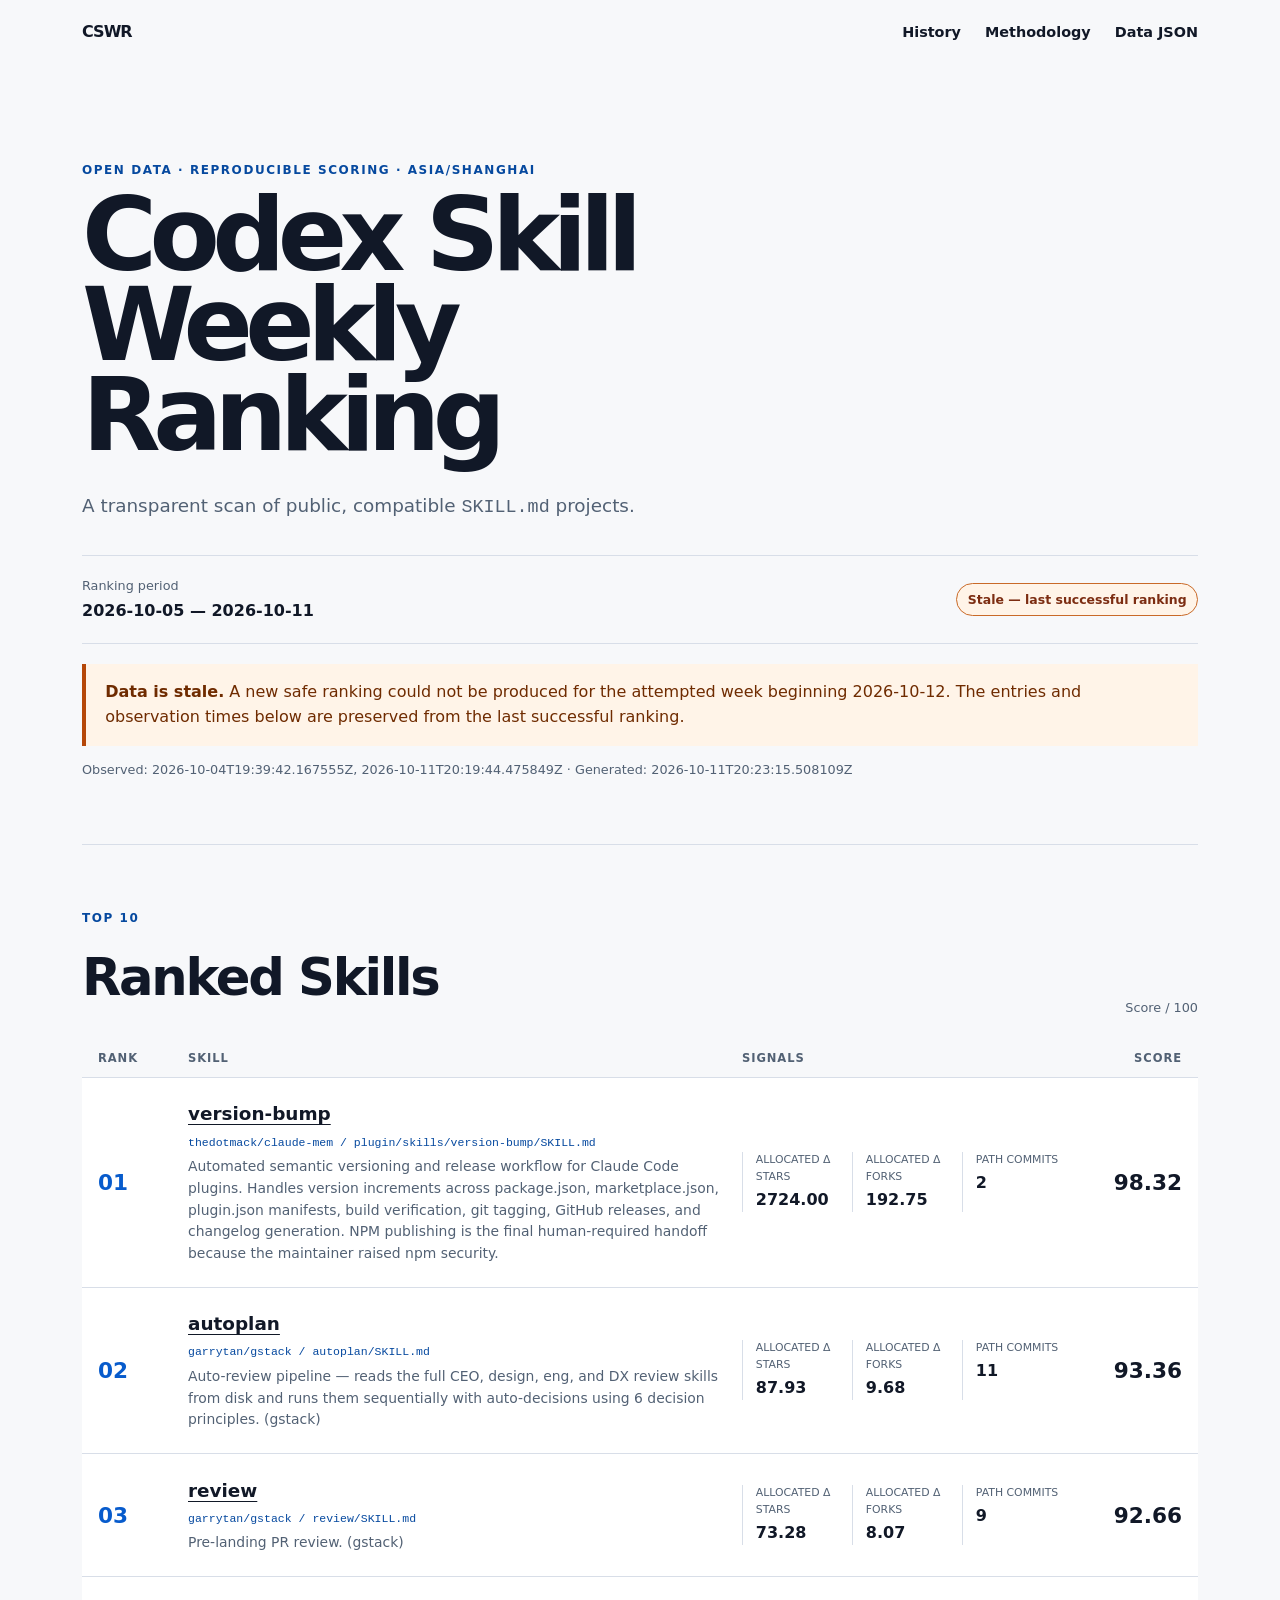
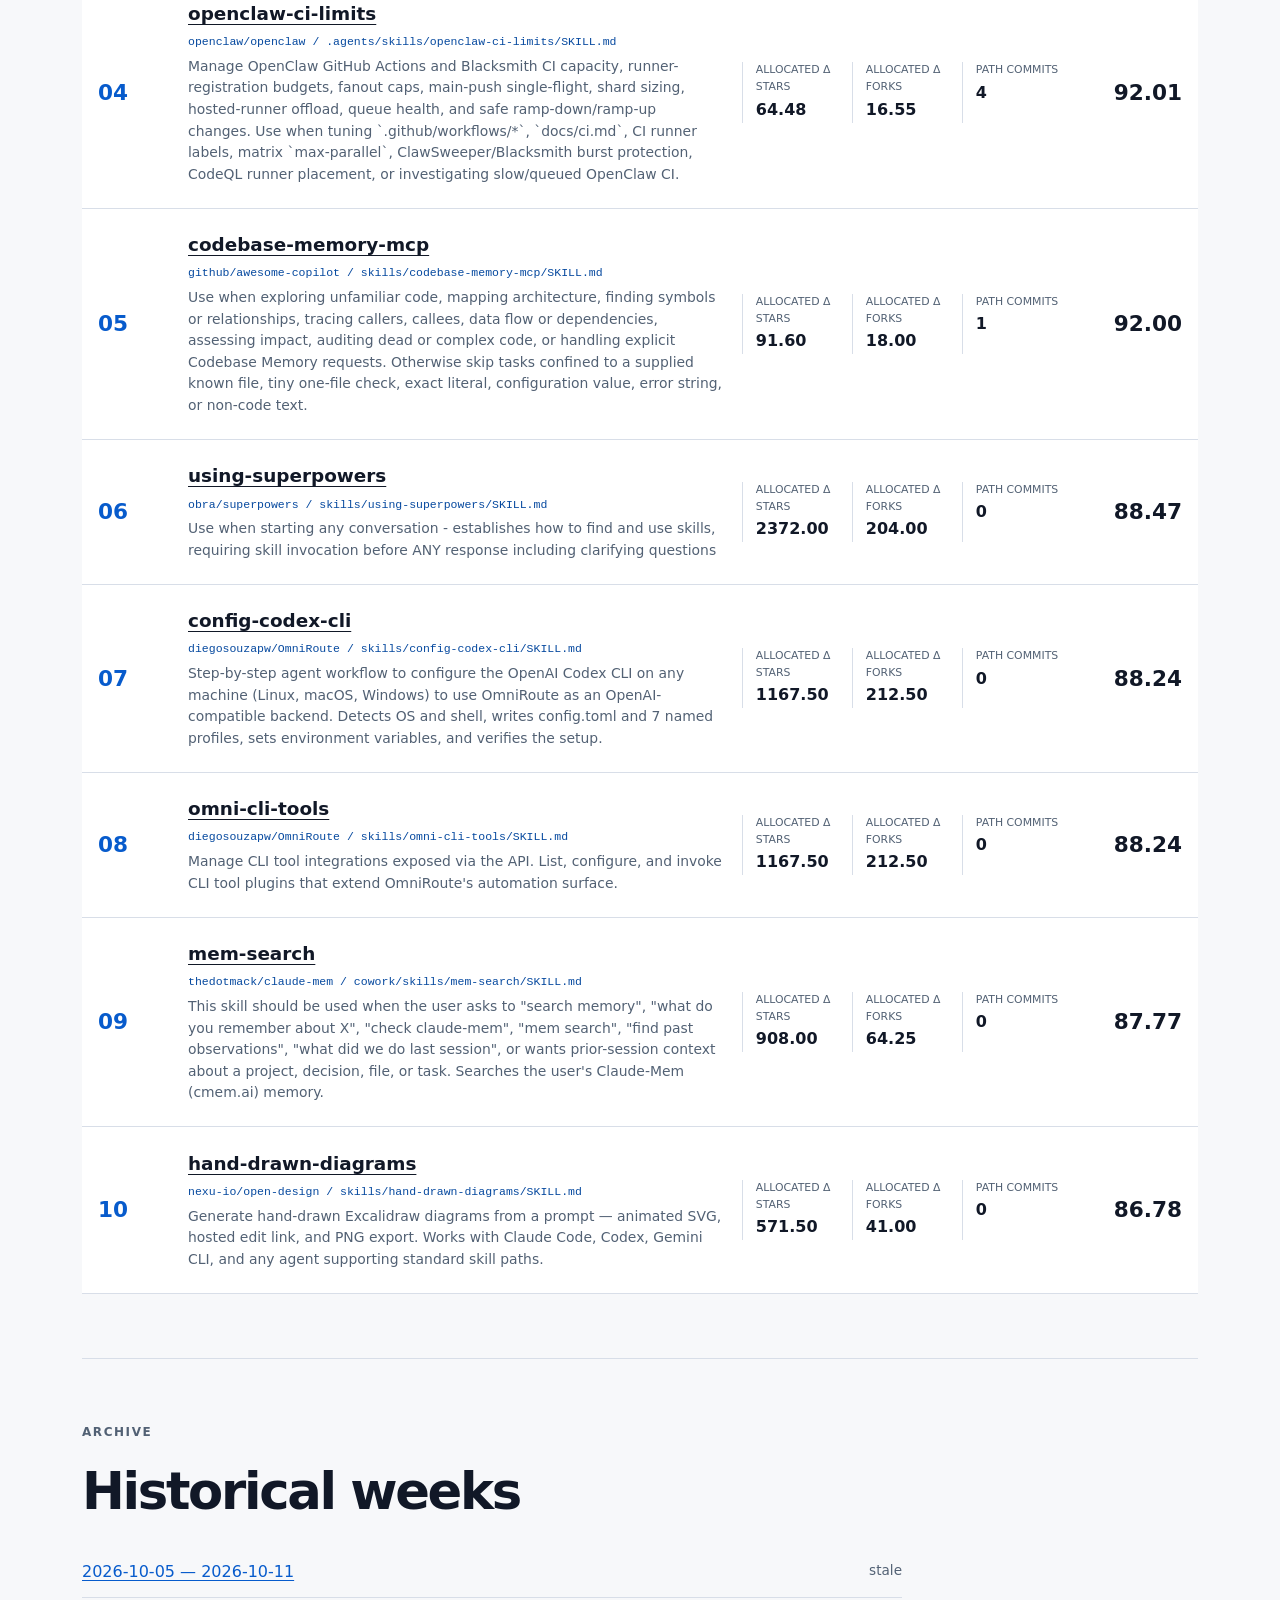
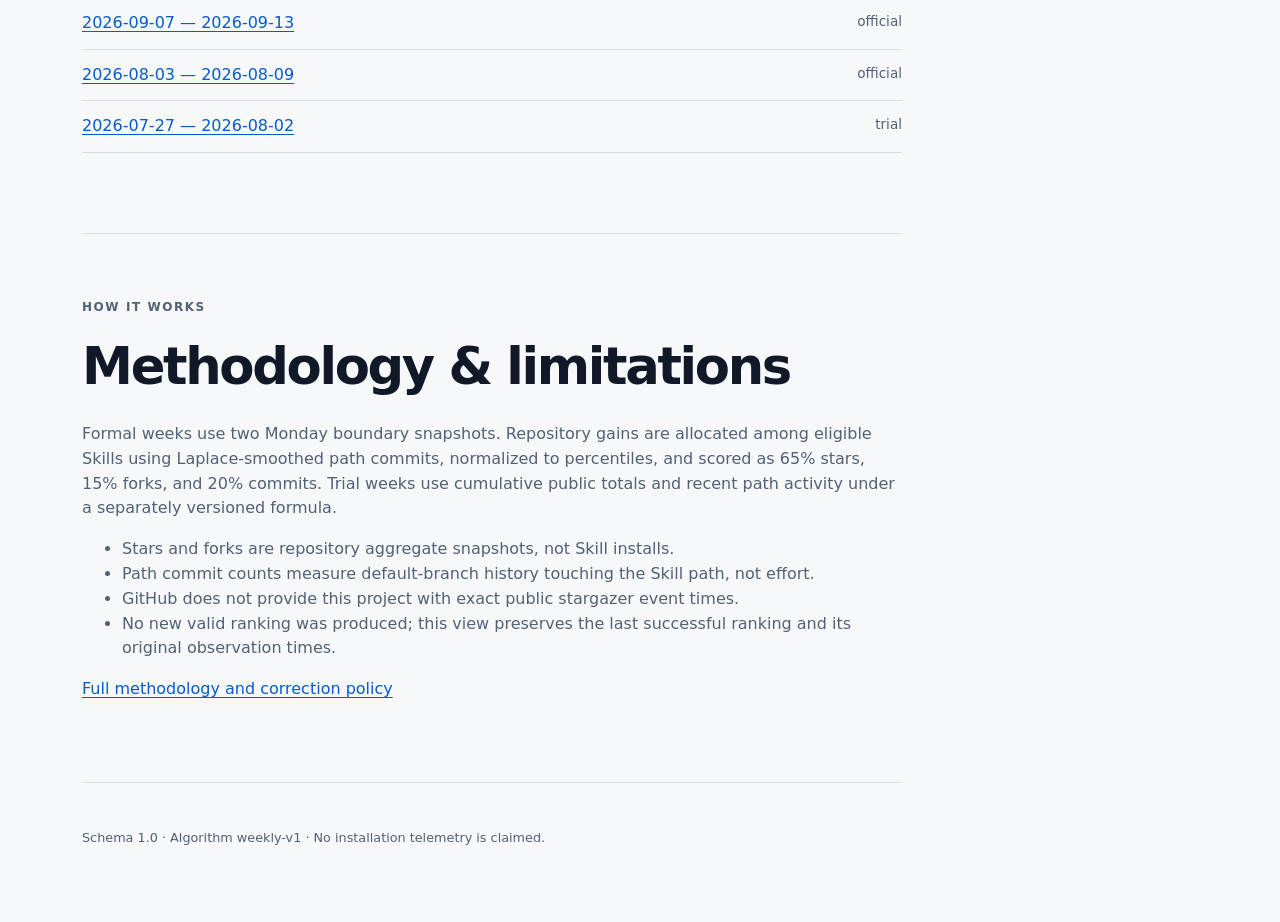
==== commit 6a812447: "data: refresh skill ranking" ====
--- a/docs/index.html
+++ b/docs/index.html
@@ -27,8 +27,12 @@
           <span class="meta-label">Ranking period</span>
           <strong>2026-10-05 — 2026-10-11</strong>
         </div>
-        <span class="status">Official weekly ranking</span>
+        <span class="status status-stale">Stale — last successful ranking</span>
       </div>
+      <aside class="notice notice-stale" role="status">
+        <strong>Data is stale.</strong>
+        A new safe ranking could not be produced for the attempted week beginning 2026-10-12. The entries and observation times below are preserved from the last successful ranking.
+      </aside>
       <p class="freshness">Observed: 2026-10-04T19:39:42.167555Z, 2026-10-11T20:19:44.475849Z · Generated: 2026-10-11T20:23:15.508109Z</p>
     </section>
 
@@ -191,7 +195,7 @@
       <p class="eyebrow">Archive</p>
       <h2 id="history-title">Historical weeks</h2>
       <ul class="history-list">
-        <li><a href="weeks/2026-10-05.html">2026-10-05 — 2026-10-11</a><span>official</span></li>
+        <li><a href="weeks/2026-10-05.html">2026-10-05 — 2026-10-11</a><span>stale</span></li>
         <li><a href="weeks/2026-09-07.html">2026-09-07 — 2026-09-13</a><span>official</span></li>
         <li><a href="weeks/2026-08-03.html">2026-08-03 — 2026-08-09</a><span>official</span></li>
         <li><a href="weeks/2026-07-27.html">2026-07-27 — 2026-08-02</a><span>trial</span></li>
@@ -203,7 +207,7 @@
       <h2 id="methodology-title">Methodology & limitations</h2>
       <p>Formal weeks use two Monday boundary snapshots. Repository gains are allocated among eligible Skills using Laplace-smoothed path commits, normalized to percentiles, and scored as 65% stars, 15% forks, and 20% commits. Trial weeks use cumulative public totals and recent path activity under a separately versioned formula.</p>
       <ul>
-<li>Stars and forks are repository aggregate snapshots, not Skill installs.</li><li>Path commit counts measure default-branch history touching the Skill path, not effort.</li><li>GitHub does not provide this project with exact public stargazer event times.</li>      </ul>
+<li>Stars and forks are repository aggregate snapshots, not Skill installs.</li><li>Path commit counts measure default-branch history touching the Skill path, not effort.</li><li>GitHub does not provide this project with exact public stargazer event times.</li><li>No new valid ranking was produced; this view preserves the last successful ranking and its original observation times.</li>      </ul>
       <p><a href="METHODOLOGY.md">Full methodology and correction policy</a></p>
     </section>
   </main>
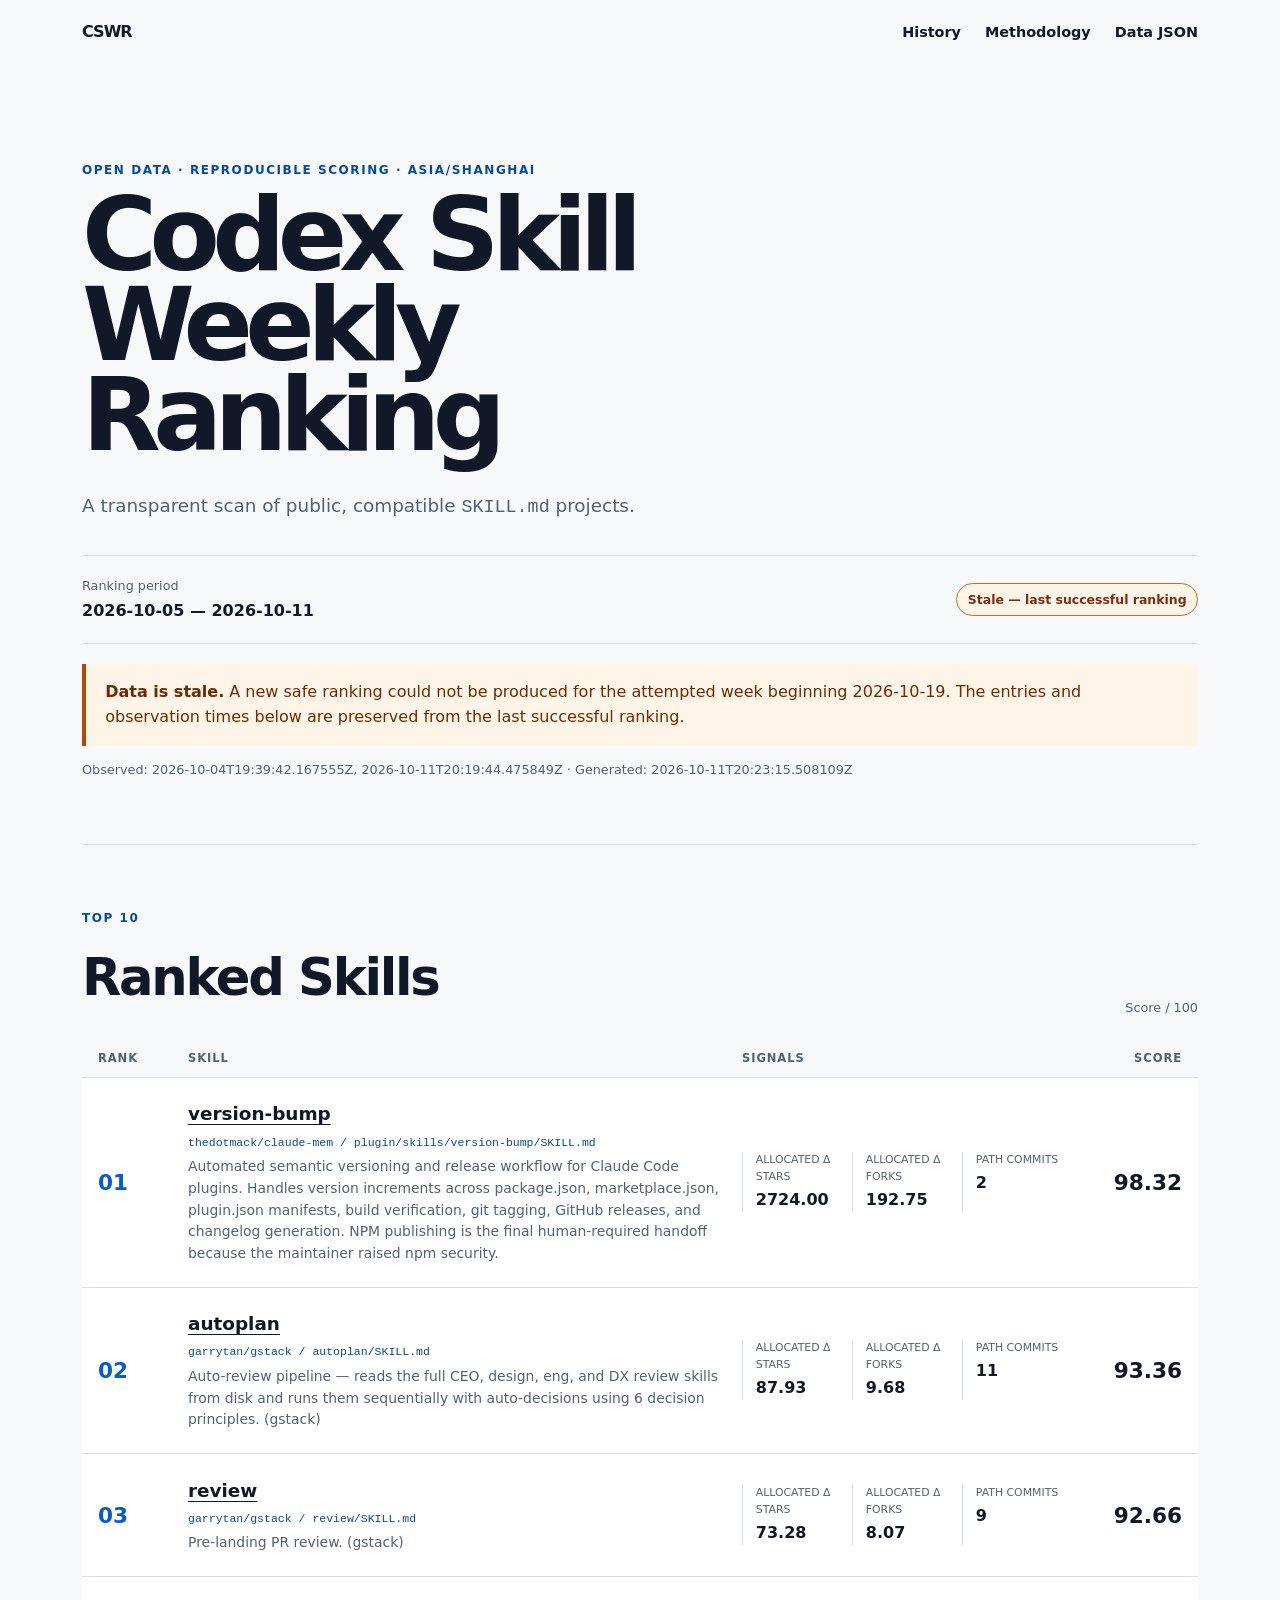
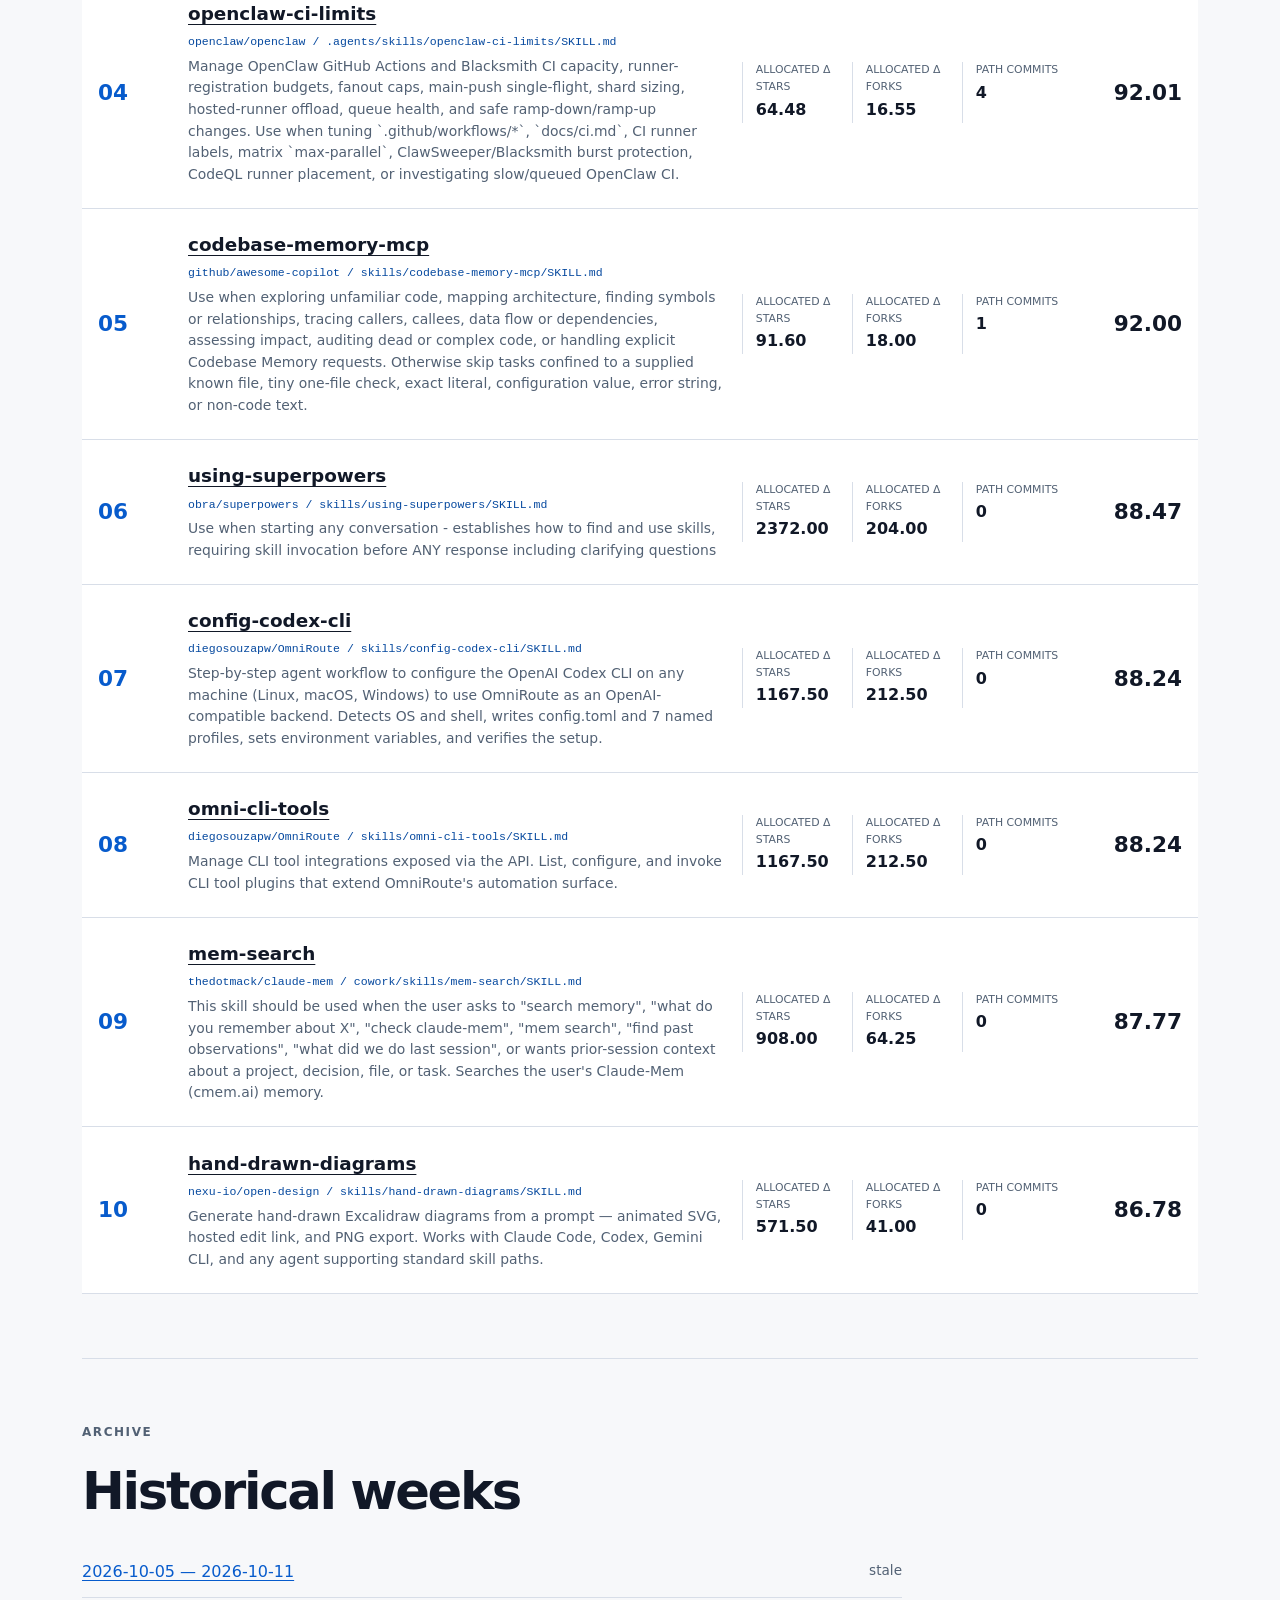
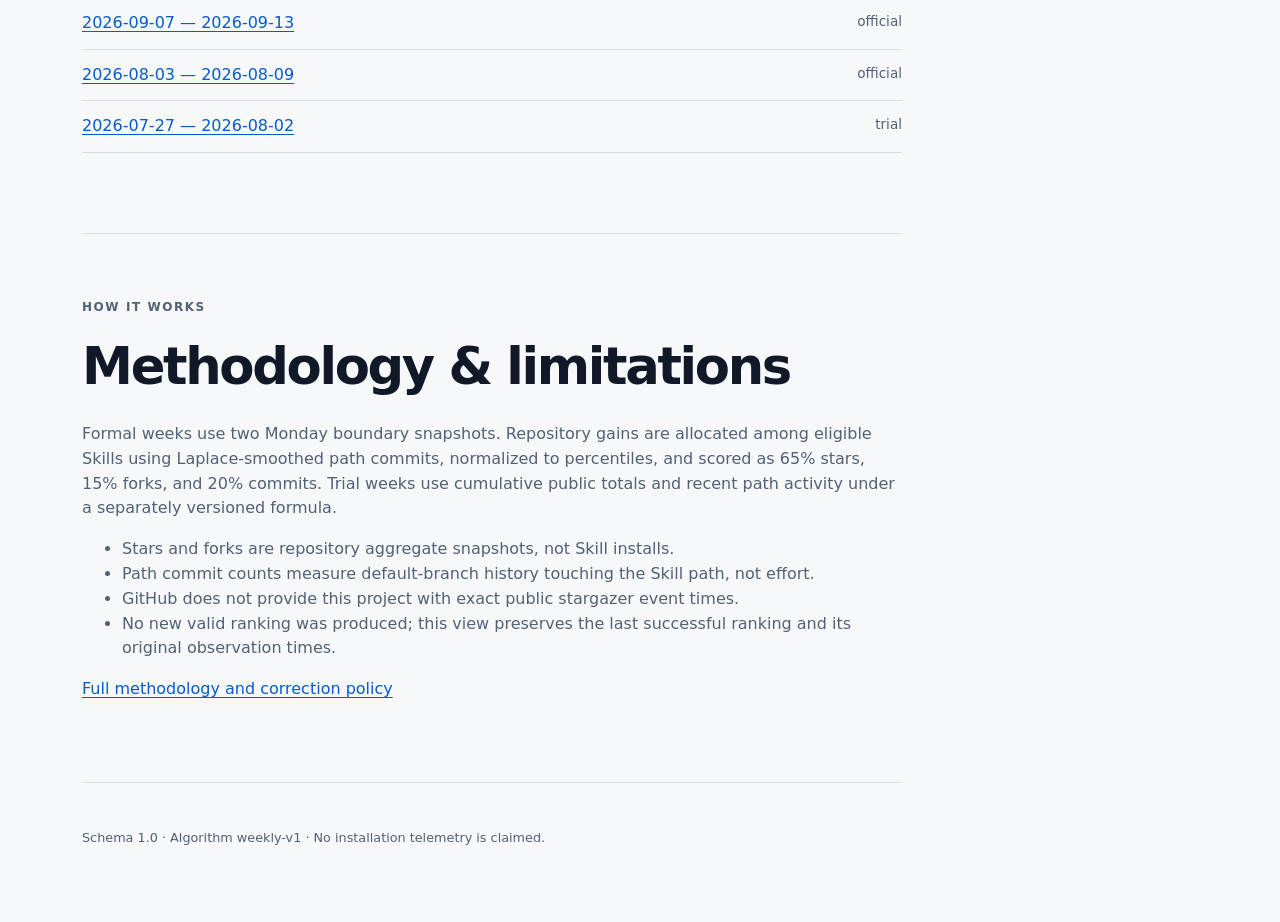
==== commit 6ce9b709: "data: refresh skill ranking" ====
--- a/docs/index.html
+++ b/docs/index.html
@@ -31,7 +31,7 @@
       </div>
       <aside class="notice notice-stale" role="status">
         <strong>Data is stale.</strong>
-        A new safe ranking could not be produced for the attempted week beginning 2026-10-12. The entries and observation times below are preserved from the last successful ranking.
+        A new safe ranking could not be produced for the attempted week beginning 2026-10-19. The entries and observation times below are preserved from the last successful ranking.
       </aside>
       <p class="freshness">Observed: 2026-10-04T19:39:42.167555Z, 2026-10-11T20:19:44.475849Z · Generated: 2026-10-11T20:23:15.508109Z</p>
     </section>
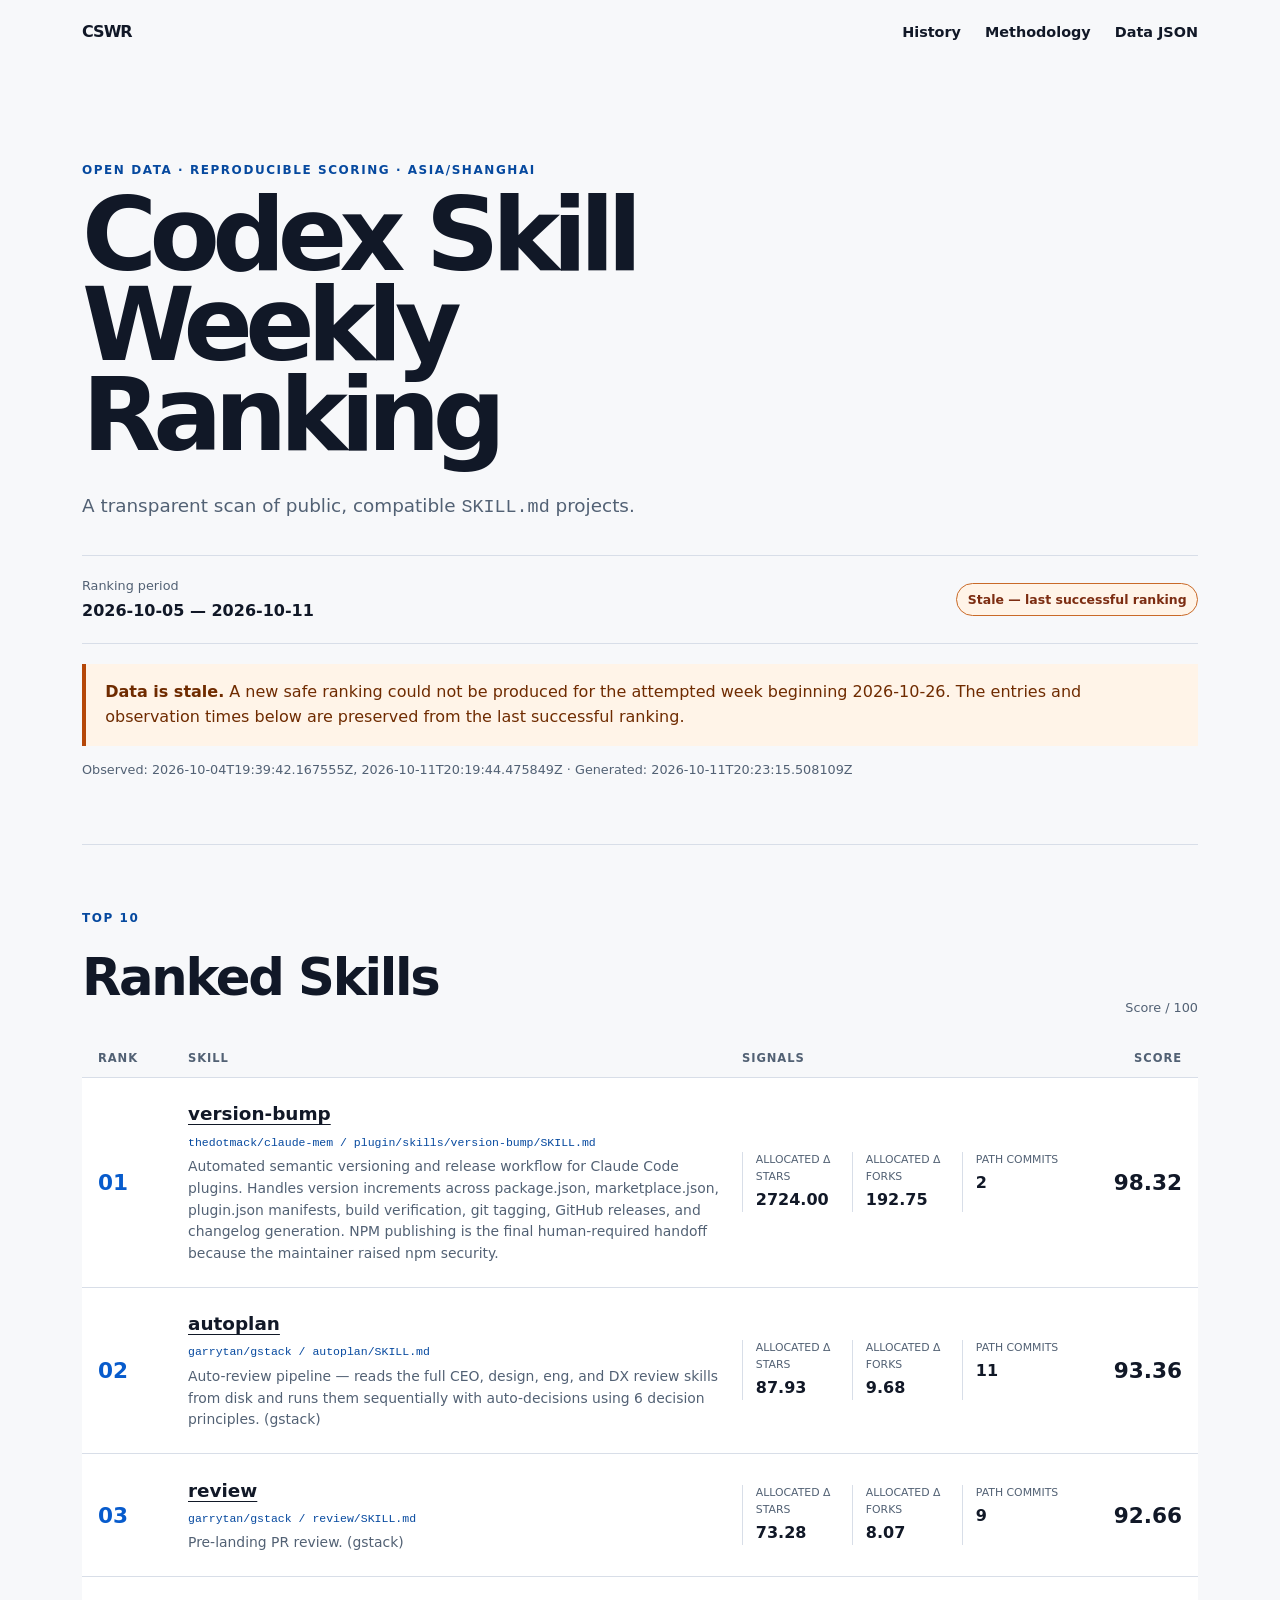
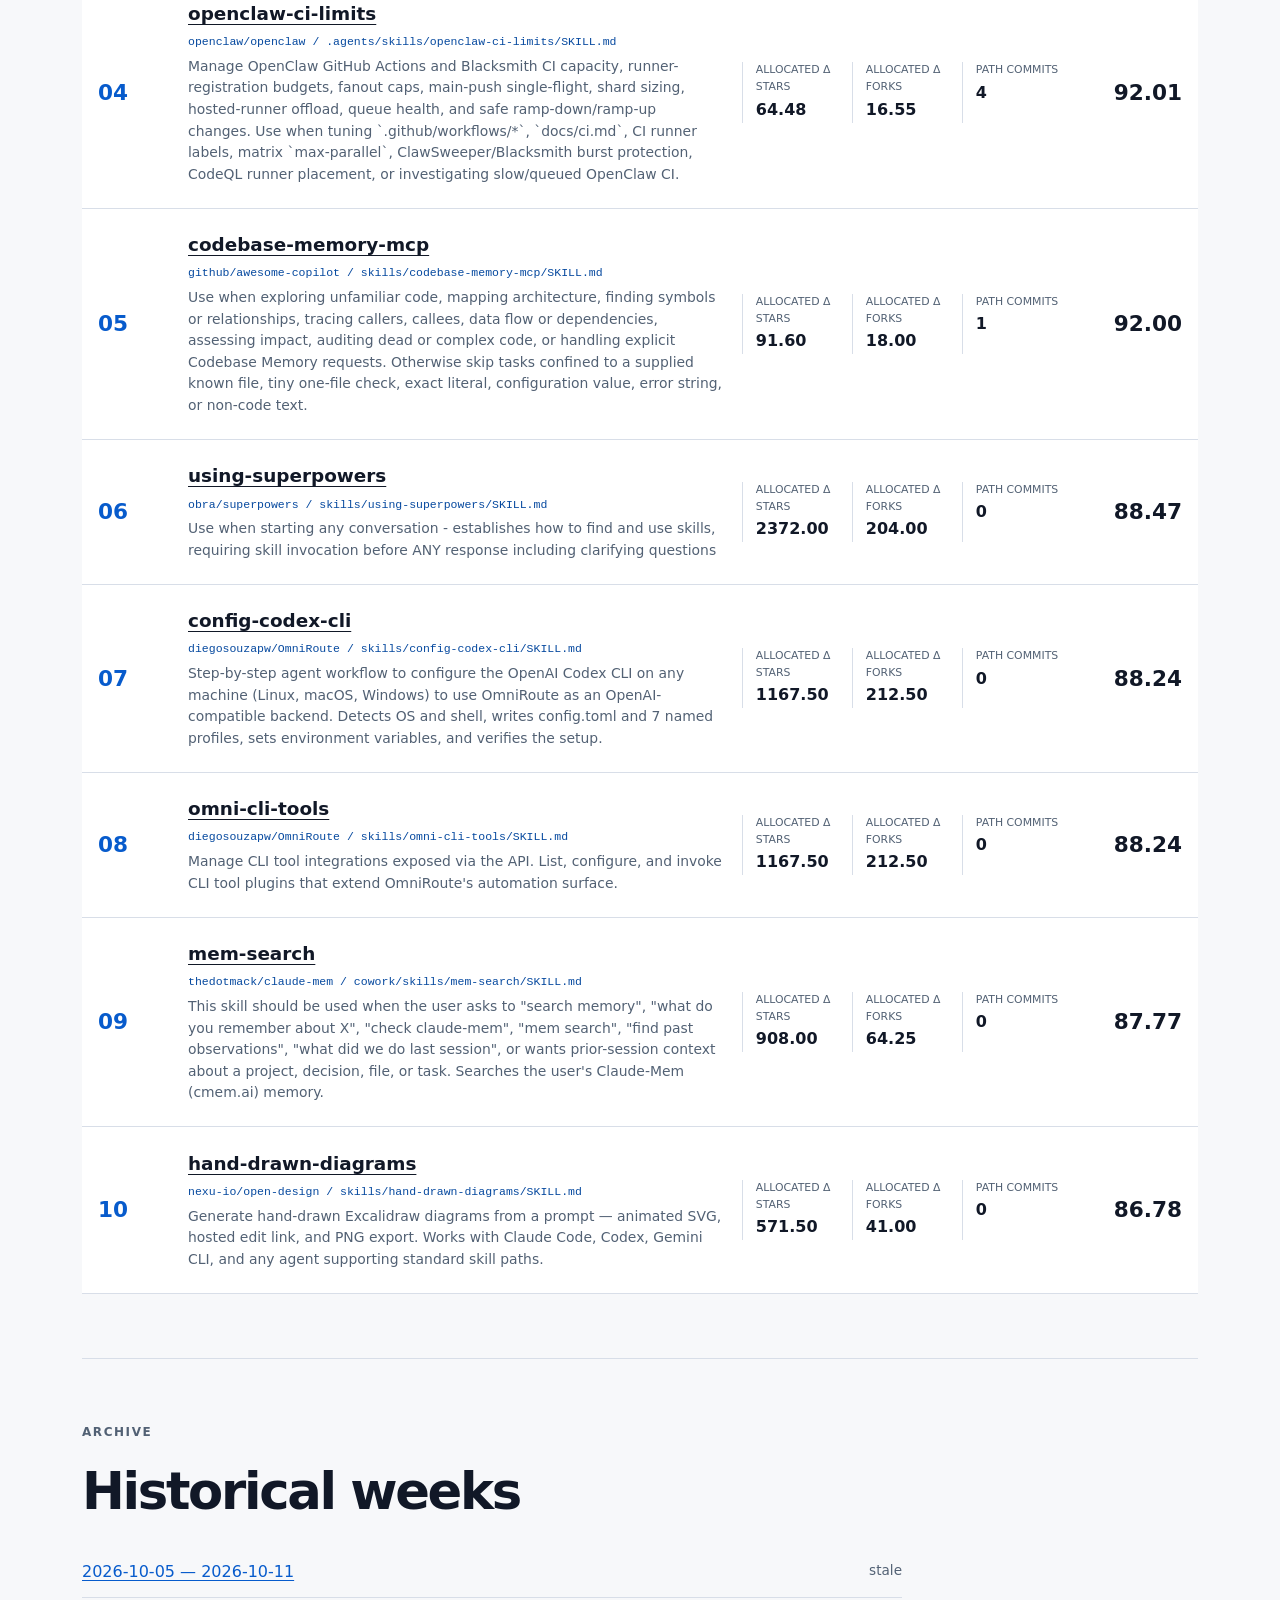
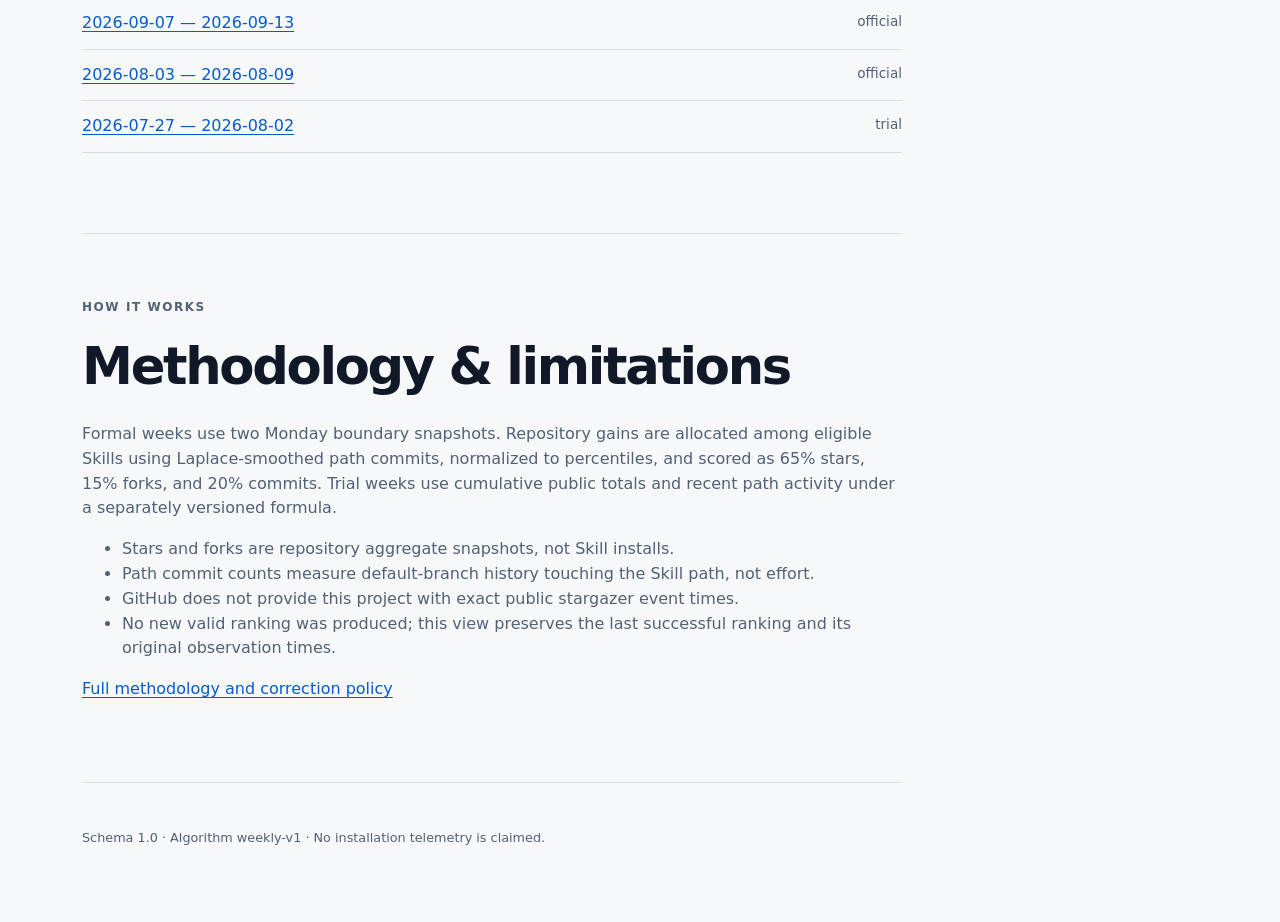
==== commit a47835fb: "data: refresh skill ranking" ====
--- a/docs/index.html
+++ b/docs/index.html
@@ -31,7 +31,7 @@
       </div>
       <aside class="notice notice-stale" role="status">
         <strong>Data is stale.</strong>
-        A new safe ranking could not be produced for the attempted week beginning 2026-10-19. The entries and observation times below are preserved from the last successful ranking.
+        A new safe ranking could not be produced for the attempted week beginning 2026-10-26. The entries and observation times below are preserved from the last successful ranking.
       </aside>
       <p class="freshness">Observed: 2026-10-04T19:39:42.167555Z, 2026-10-11T20:19:44.475849Z · Generated: 2026-10-11T20:23:15.508109Z</p>
     </section>
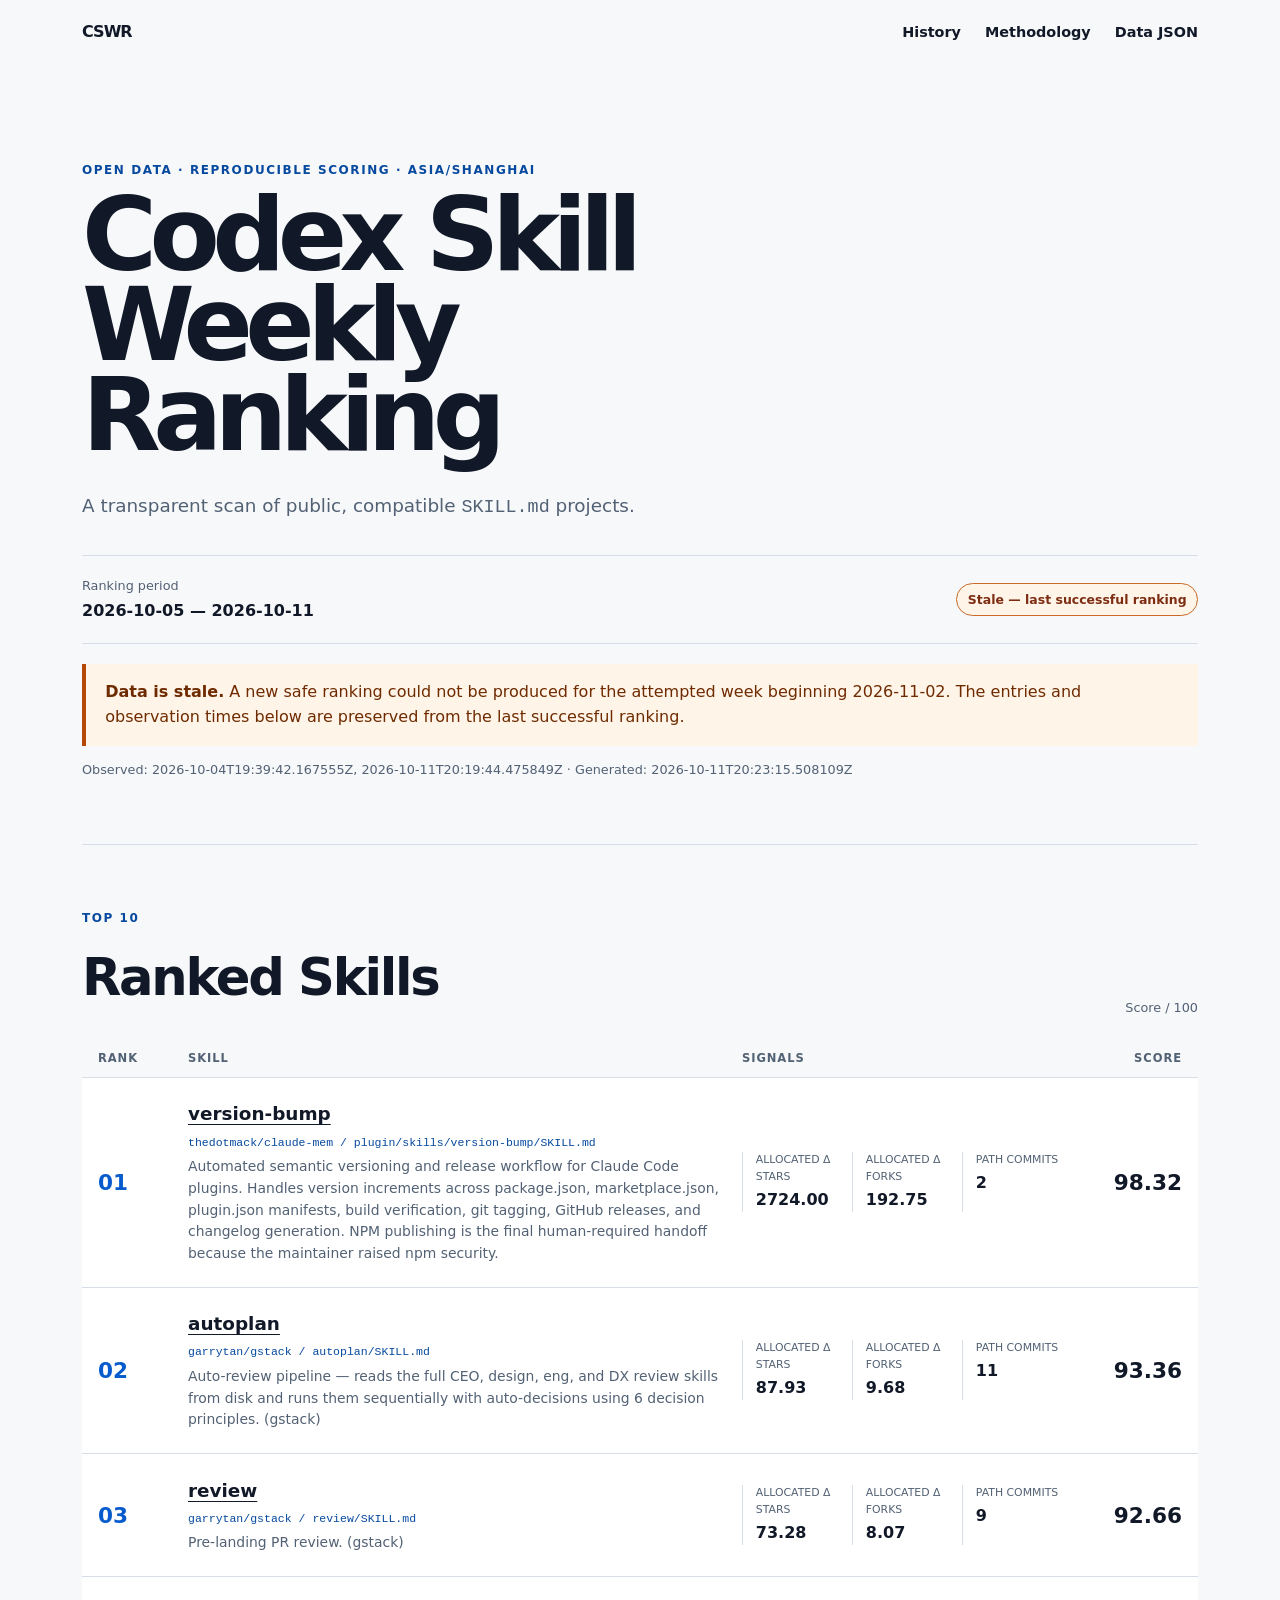
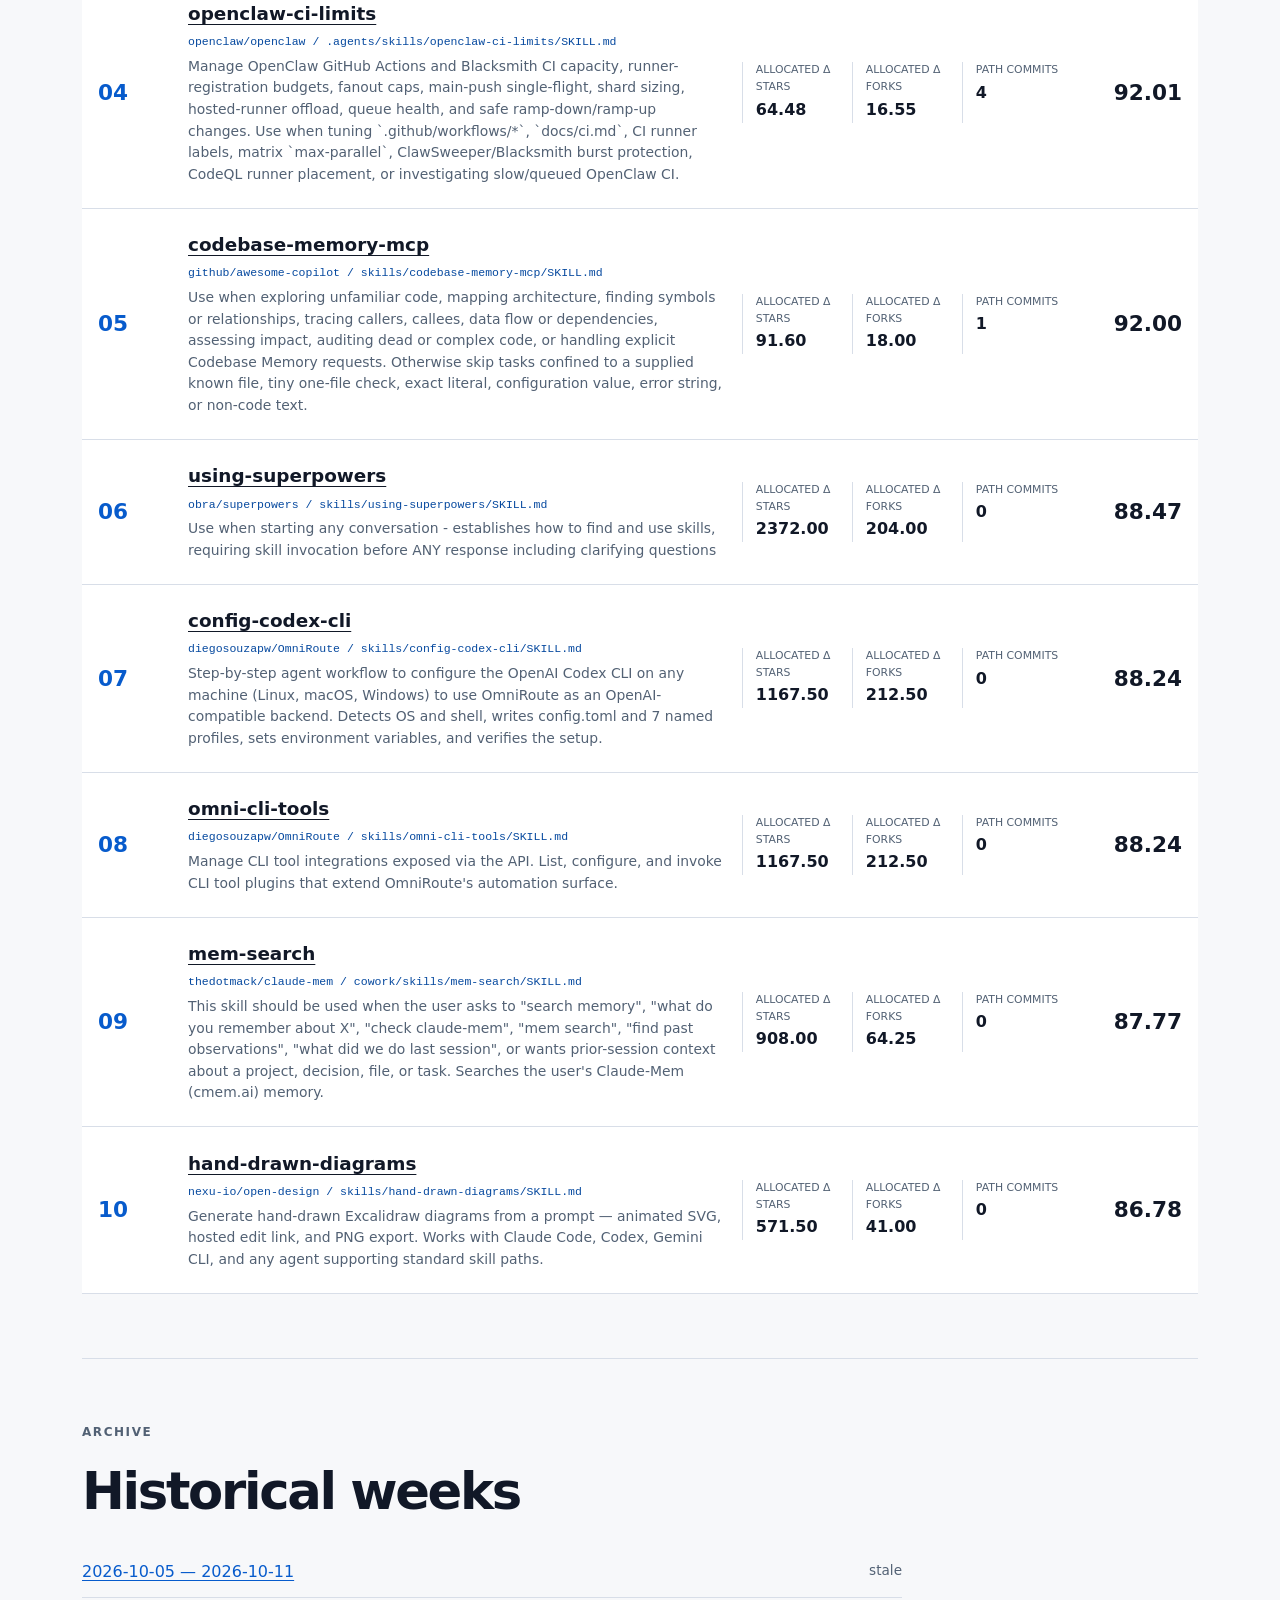
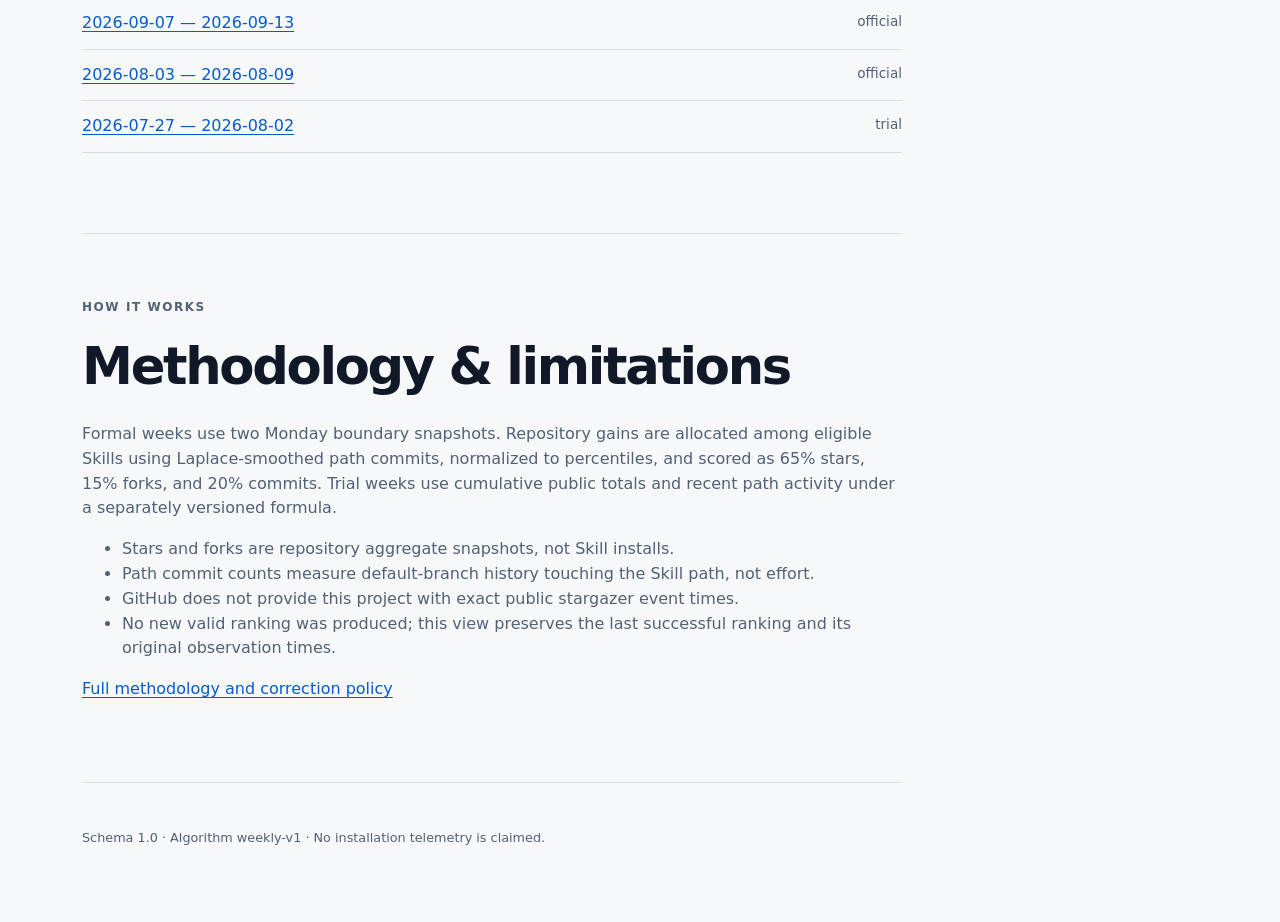
==== commit 7702c6ff: "data: refresh skill ranking" ====
--- a/docs/index.html
+++ b/docs/index.html
@@ -31,7 +31,7 @@
       </div>
       <aside class="notice notice-stale" role="status">
         <strong>Data is stale.</strong>
-        A new safe ranking could not be produced for the attempted week beginning 2026-10-26. The entries and observation times below are preserved from the last successful ranking.
+        A new safe ranking could not be produced for the attempted week beginning 2026-11-02. The entries and observation times below are preserved from the last successful ranking.
       </aside>
       <p class="freshness">Observed: 2026-10-04T19:39:42.167555Z, 2026-10-11T20:19:44.475849Z · Generated: 2026-10-11T20:23:15.508109Z</p>
     </section>
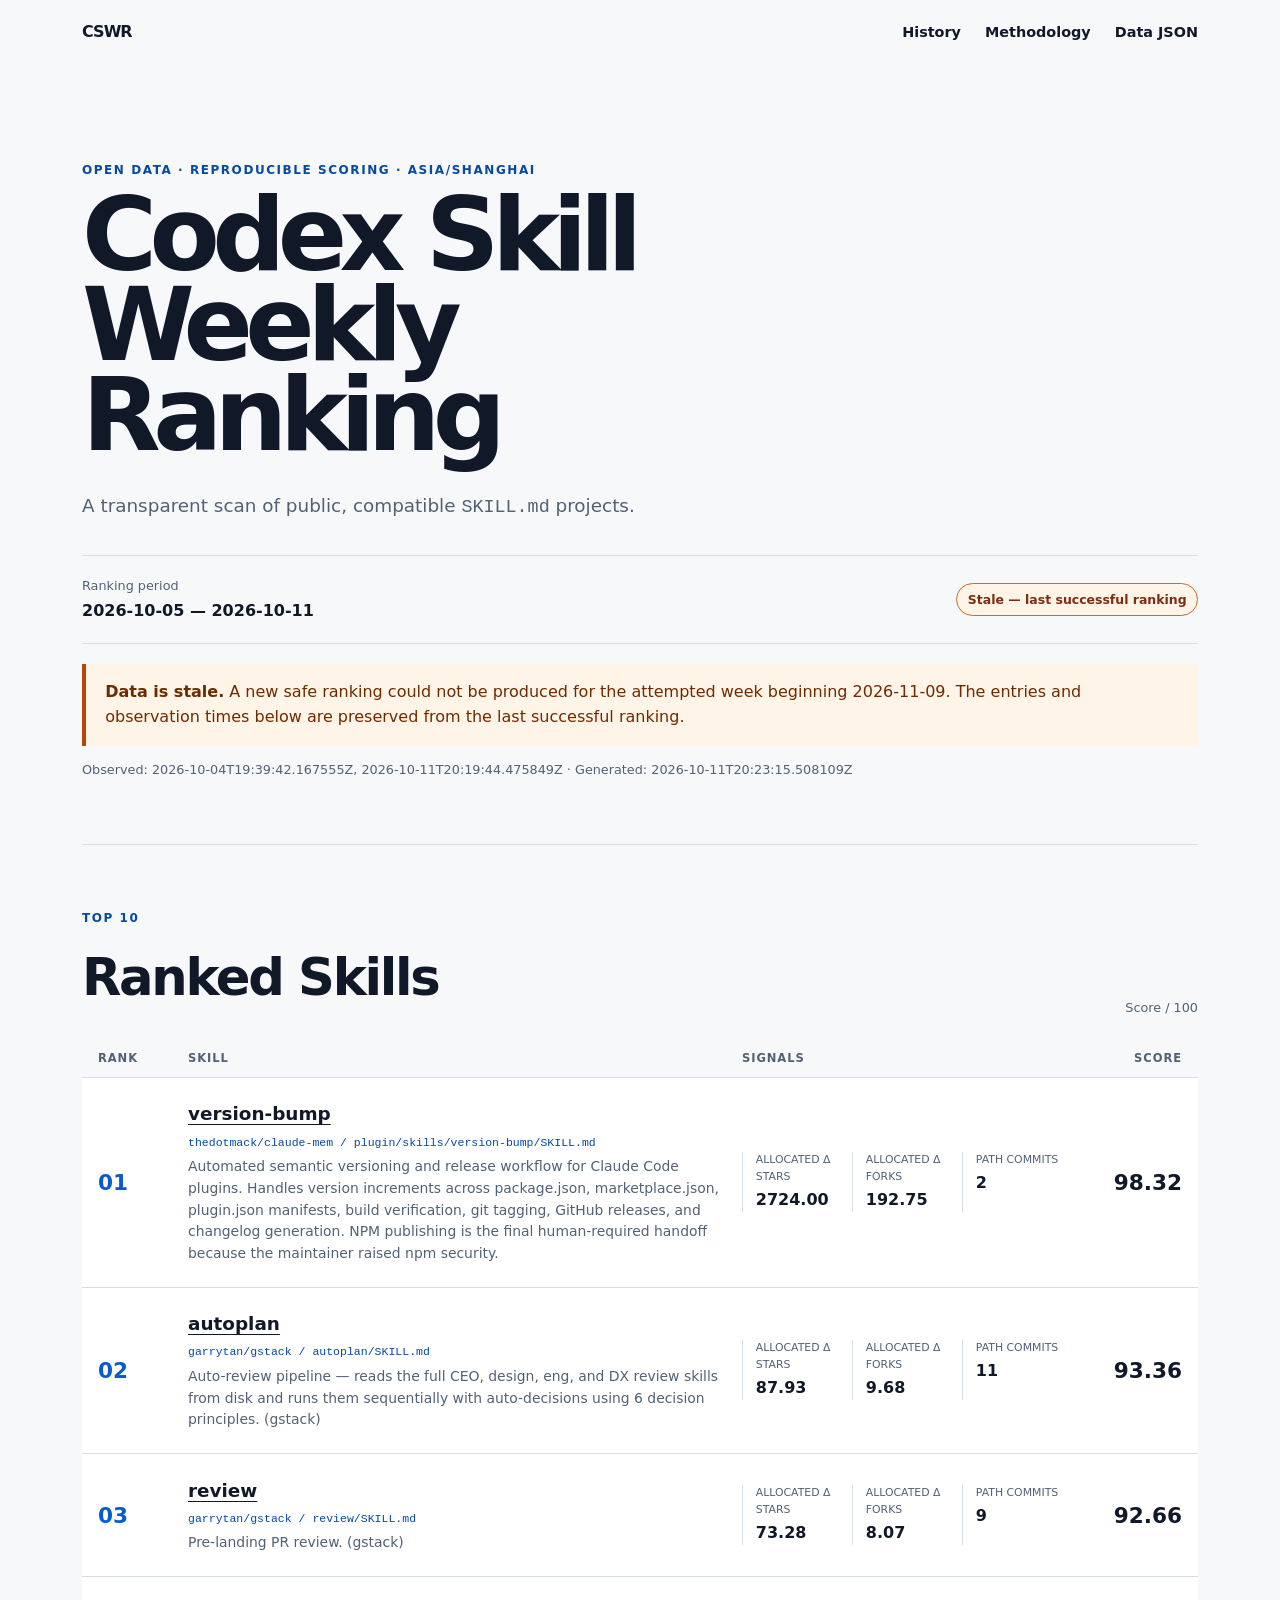
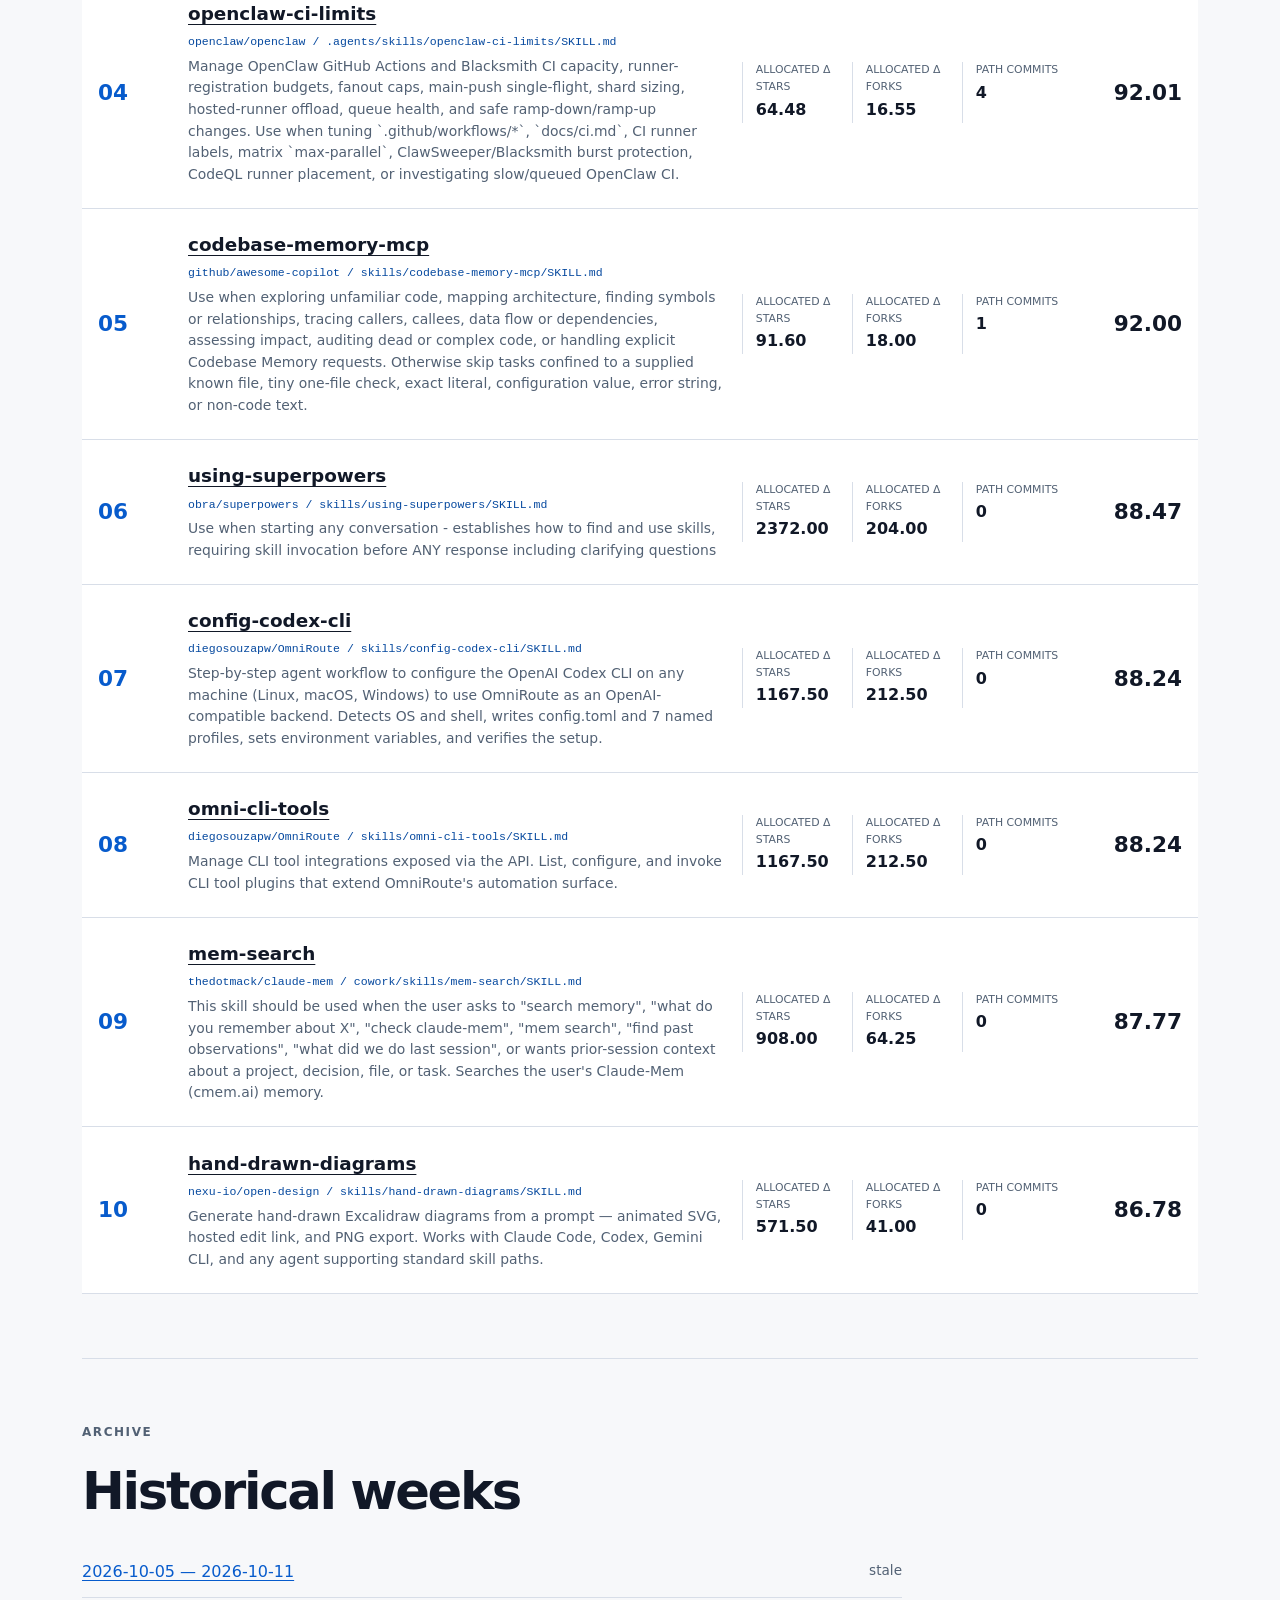
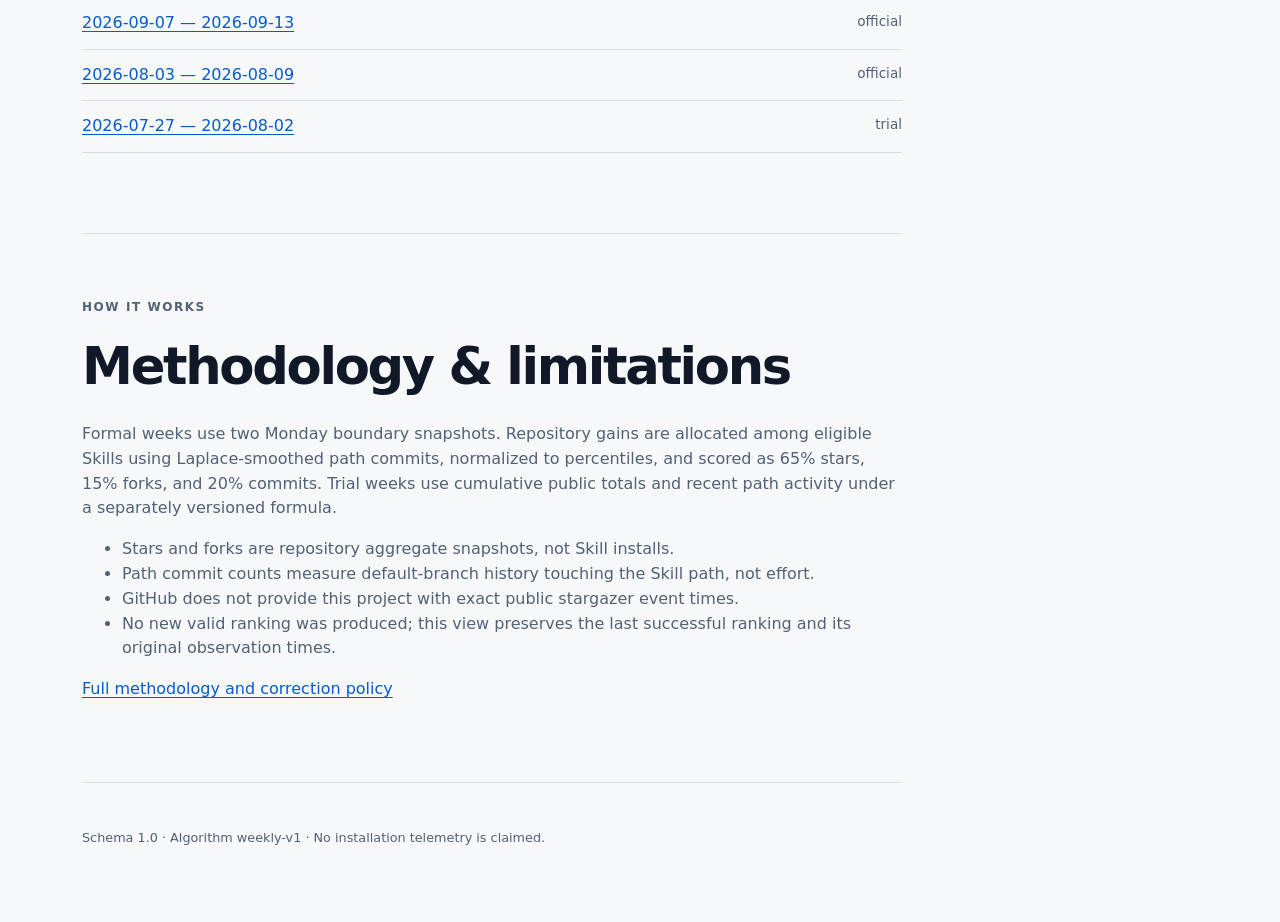
==== commit dbb9dc95: "data: refresh skill ranking" ====
--- a/docs/index.html
+++ b/docs/index.html
@@ -31,7 +31,7 @@
       </div>
       <aside class="notice notice-stale" role="status">
         <strong>Data is stale.</strong>
-        A new safe ranking could not be produced for the attempted week beginning 2026-11-02. The entries and observation times below are preserved from the last successful ranking.
+        A new safe ranking could not be produced for the attempted week beginning 2026-11-09. The entries and observation times below are preserved from the last successful ranking.
       </aside>
       <p class="freshness">Observed: 2026-10-04T19:39:42.167555Z, 2026-10-11T20:19:44.475849Z · Generated: 2026-10-11T20:23:15.508109Z</p>
     </section>
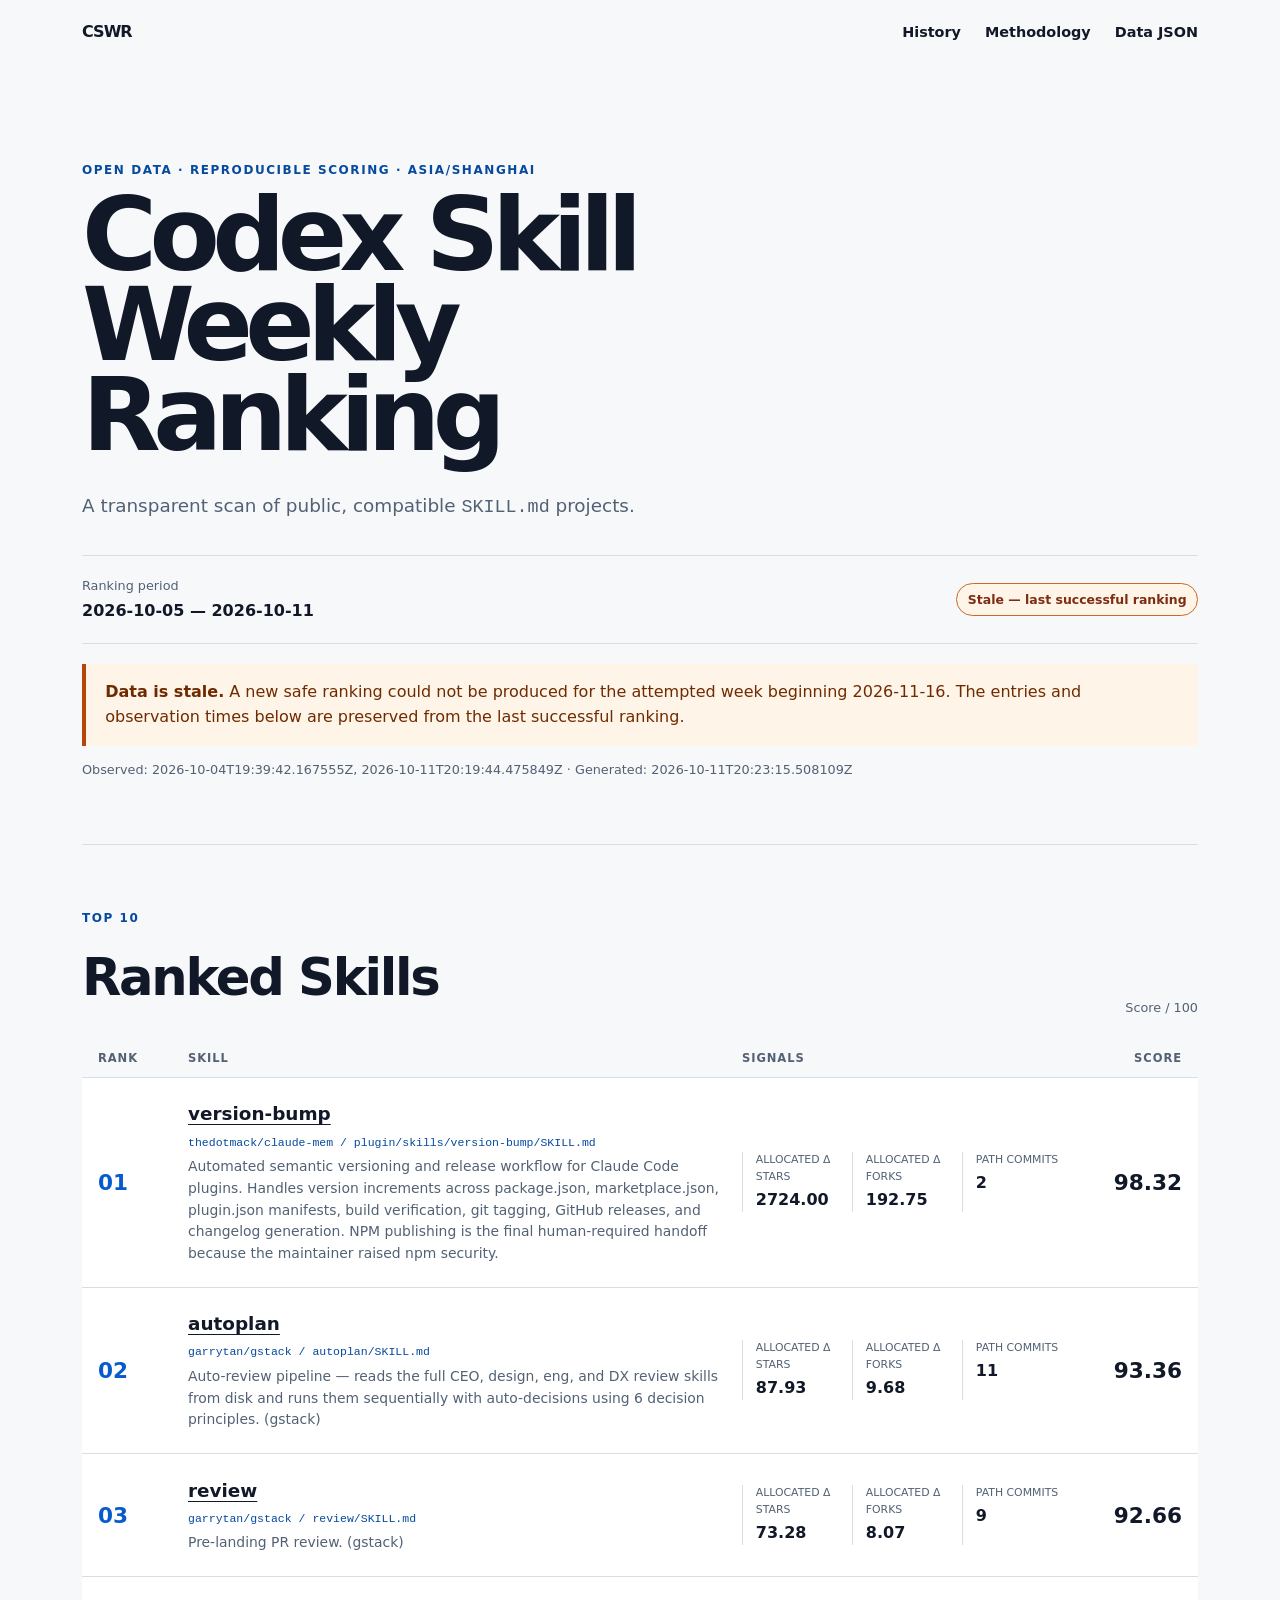
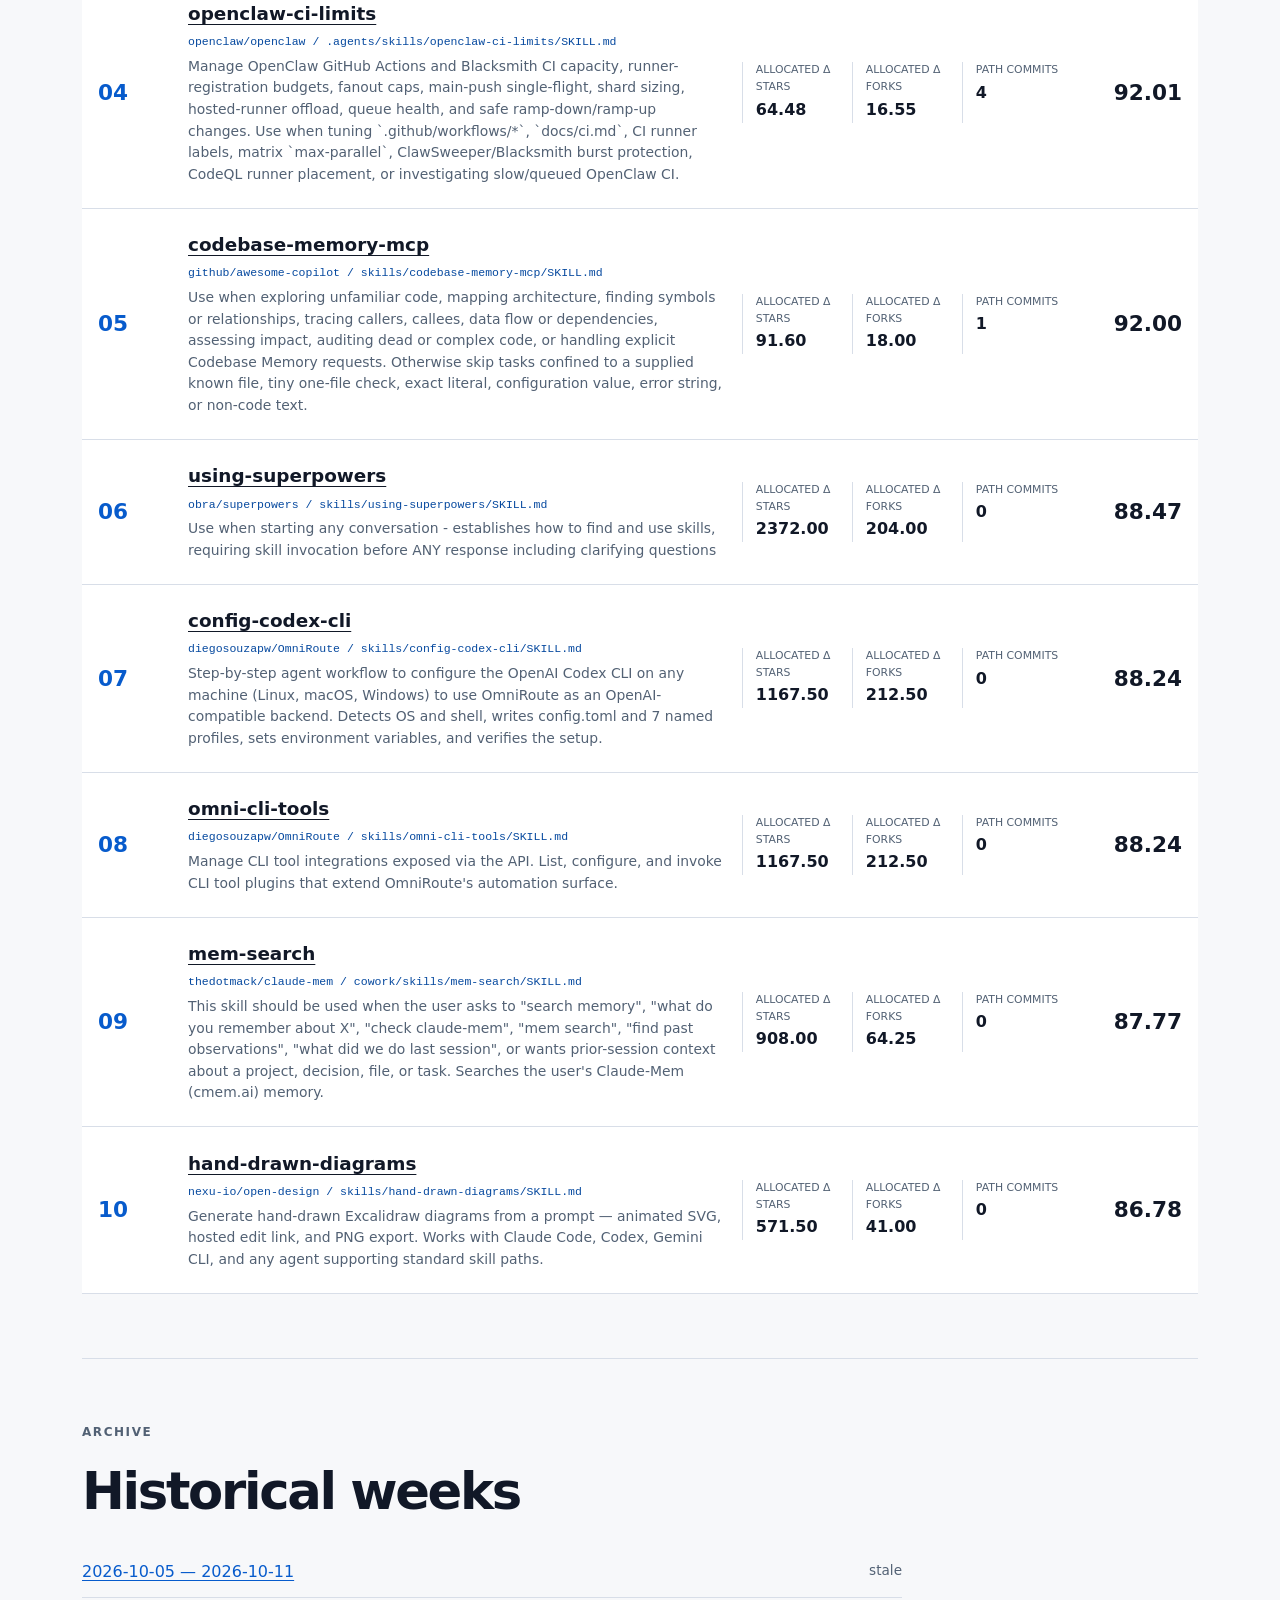
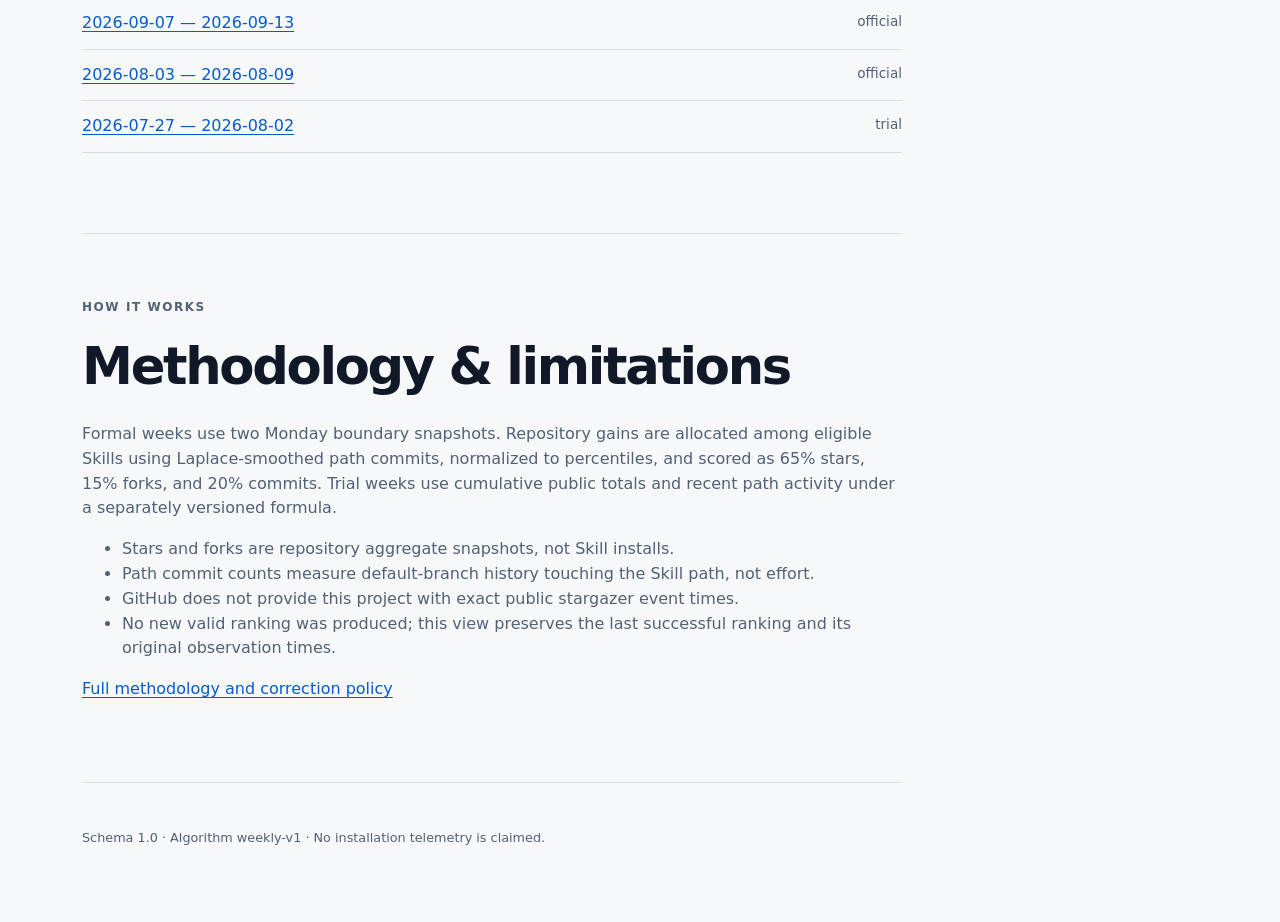
==== commit 68aca317: "data: refresh skill ranking" ====
--- a/docs/index.html
+++ b/docs/index.html
@@ -31,7 +31,7 @@
       </div>
       <aside class="notice notice-stale" role="status">
         <strong>Data is stale.</strong>
-        A new safe ranking could not be produced for the attempted week beginning 2026-11-09. The entries and observation times below are preserved from the last successful ranking.
+        A new safe ranking could not be produced for the attempted week beginning 2026-11-16. The entries and observation times below are preserved from the last successful ranking.
       </aside>
       <p class="freshness">Observed: 2026-10-04T19:39:42.167555Z, 2026-10-11T20:19:44.475849Z · Generated: 2026-10-11T20:23:15.508109Z</p>
     </section>
